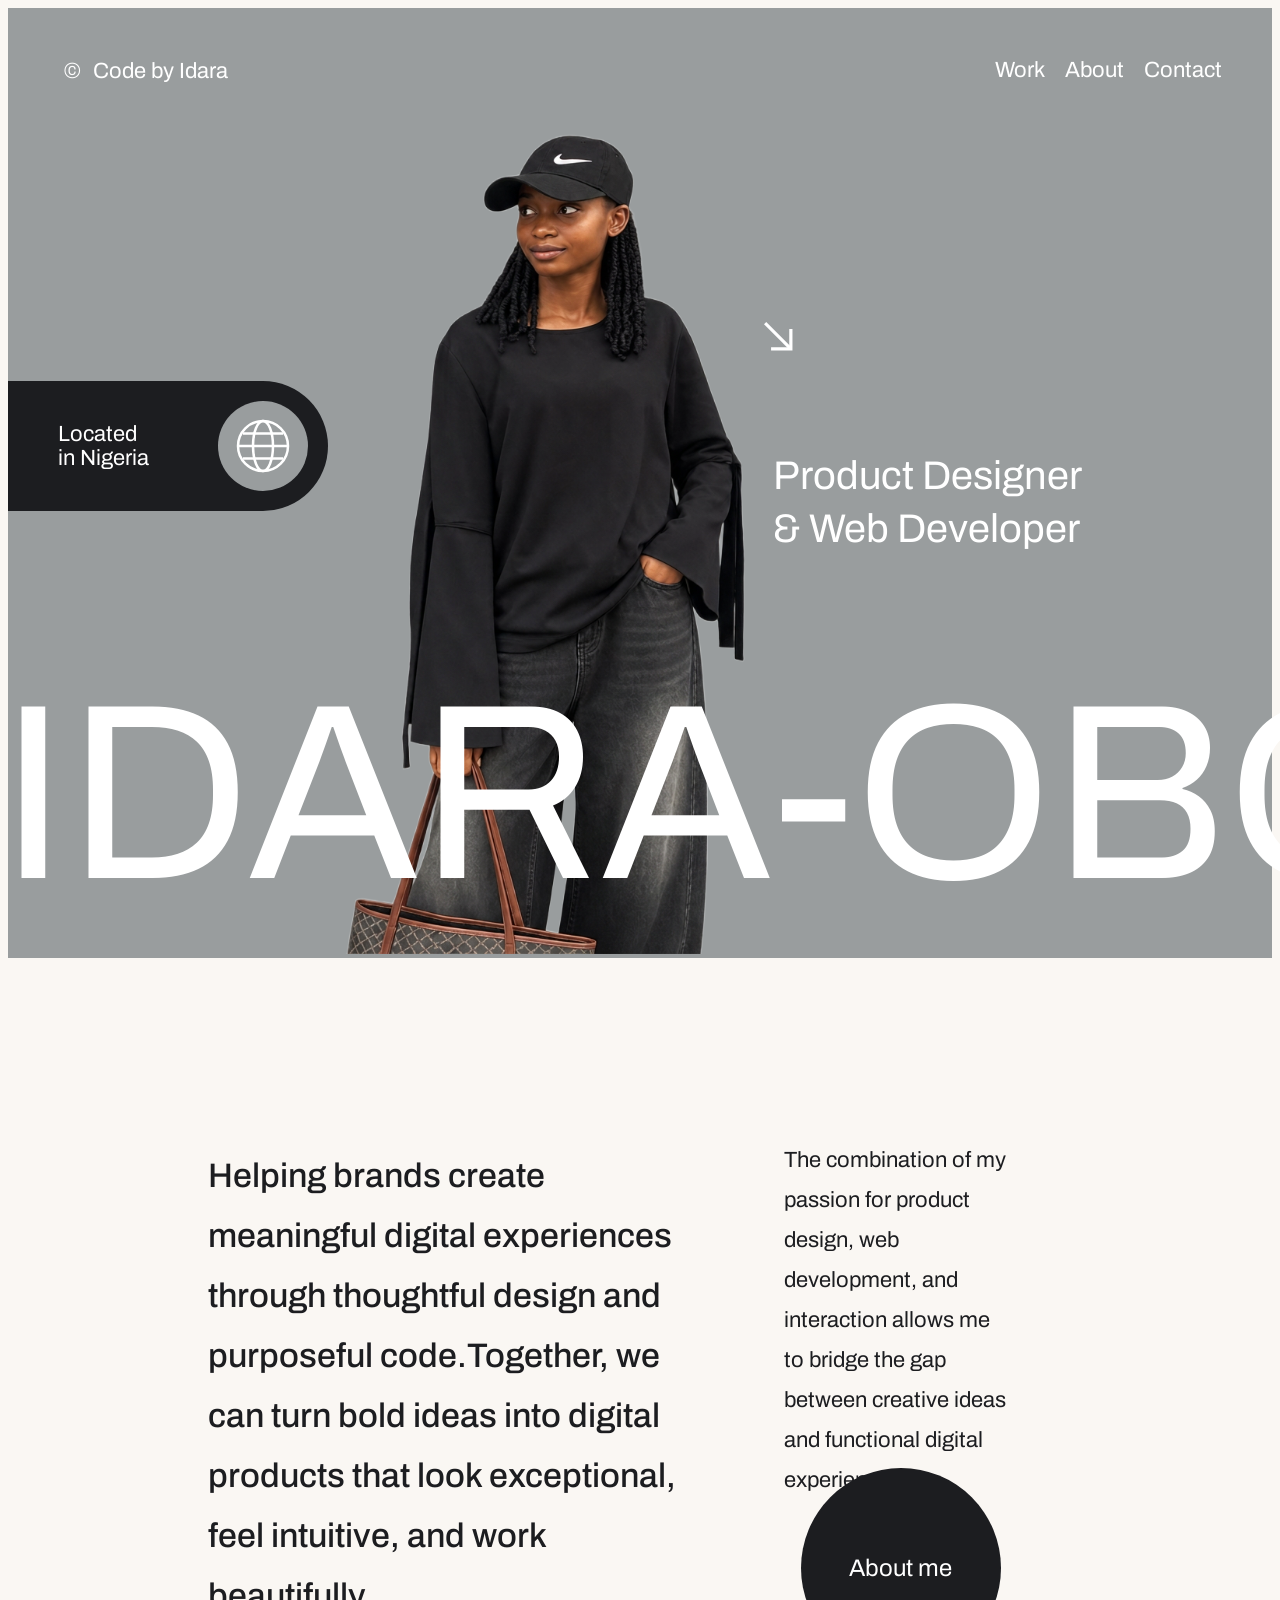
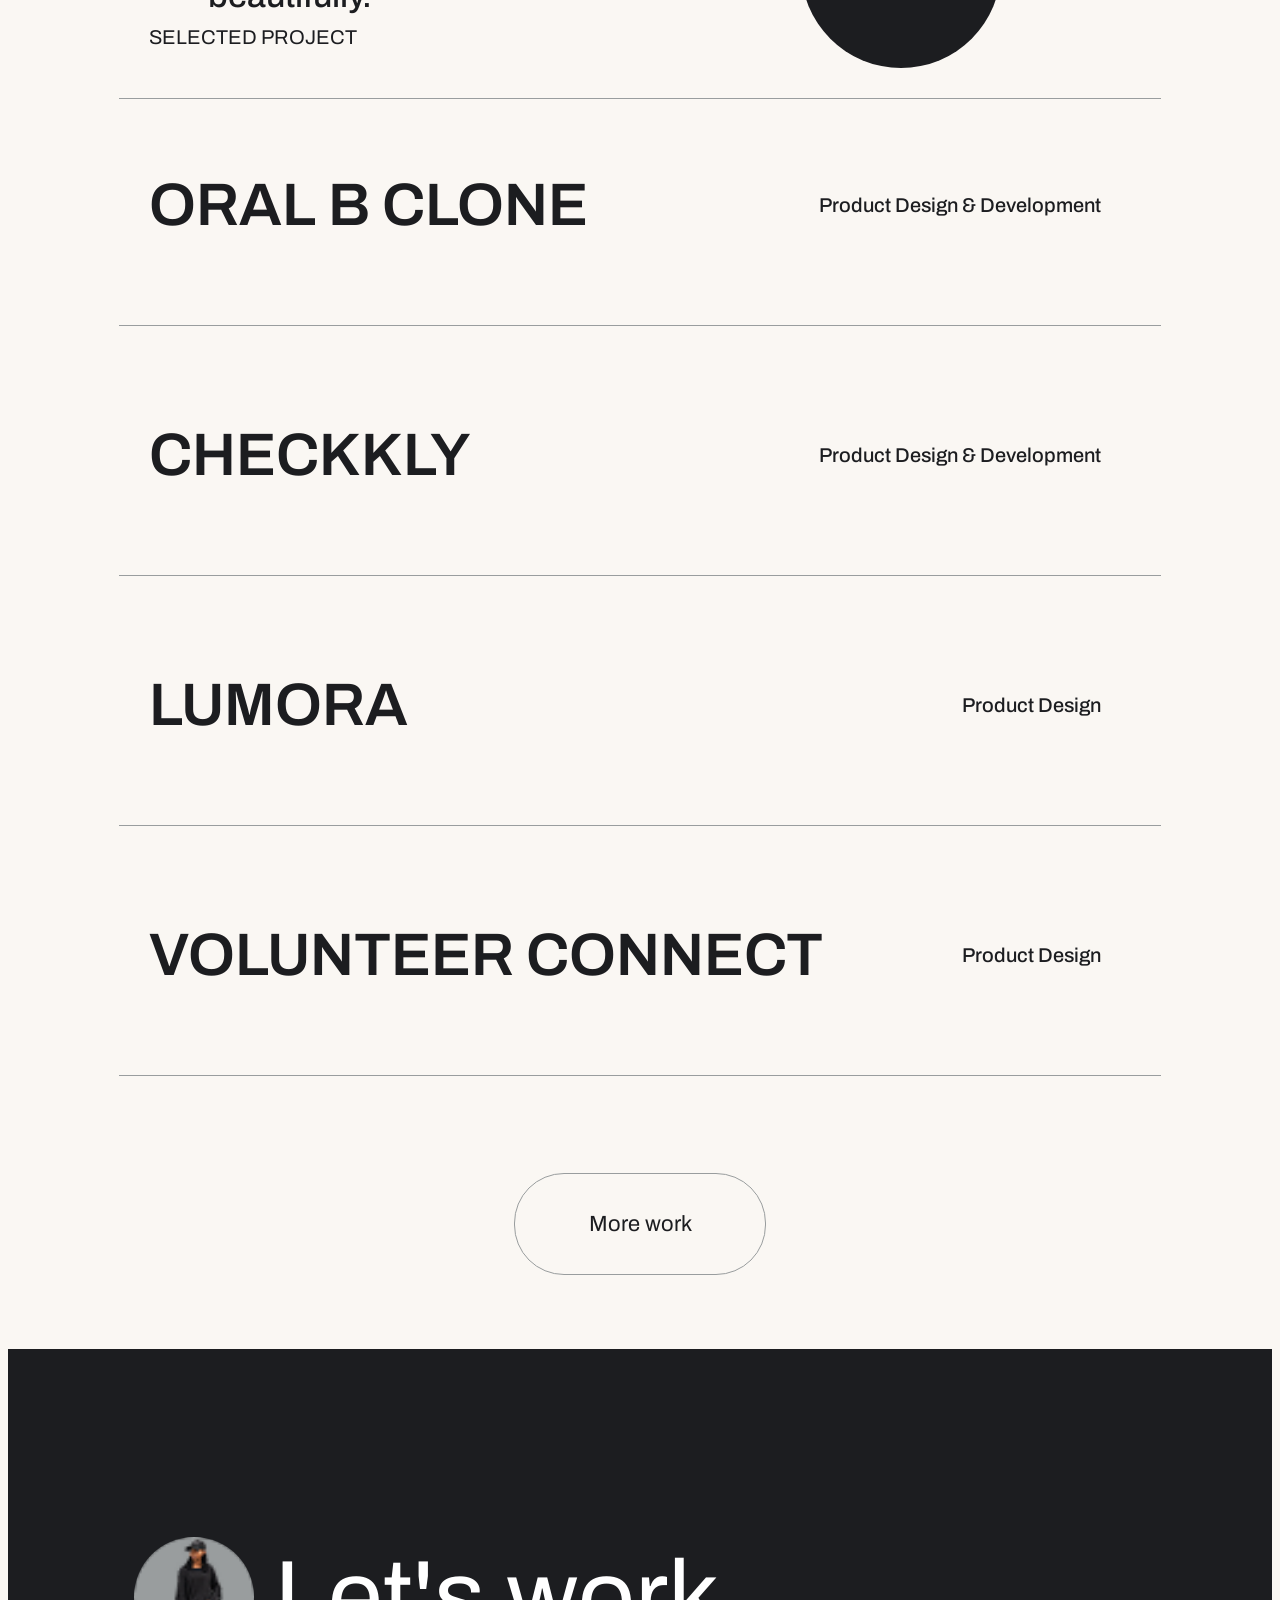
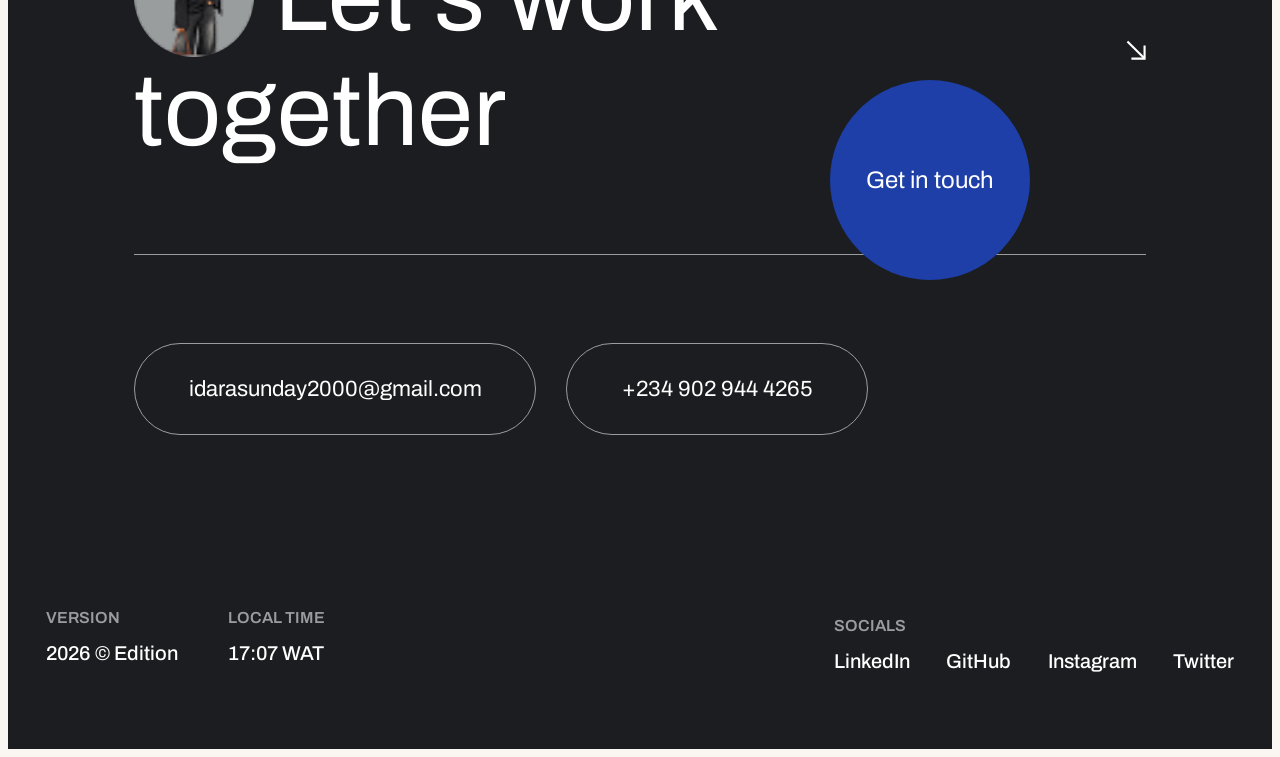
==== index.html @ 50de42c2 "first commit" ====
<!DOCTYPE html>
<html lang="en">

<head>
    <meta charset="UTF-8">
    <meta name="viewport" content="width=device-width, initial-scale=1.0">
    <title>Idara-obong</title>
    <link rel="stylesheet" href="/Portfolio.css">
    <link rel="shortcut icon" href="/Images/Frame 67.png" type="image/x-icon">
</head>

<body>

    <!-- beginning of nav bar -->

    <section class="herosection">
        <nav>
            <div class="navstart">
                <div class="btngroup1">
                    <button class="creditbtn">
                        <span class="copyrightsymbol">©</span>

                        <span class="credittext">
                            <span class="creditdefault">Code by Idara</span>
                            <span class="credithover">Idara-obong Ekanem</span>
                        </span>
                    </button>
                </div>
                <div class="btngroup2">
                    <div class="workbtn">
                        <a href="/Work.html">Work</a>
                    </div>
                    <div class="aboutbtn">
                        <a href="/Aboutpage.html">About</a>
                    </div>
                    <div class="contactbtn">
                        <a href="/Contact.html">Contact</a>
                    </div>
                </div>
            </div>
        </nav>
    

        <!-- beginning of hero section  -->
        <div class="heromain">
            <div class="globemain">
                <p>Located in Nigeria</p>
                <div class="globe">
                    <svg width="60" height="60" viewBox="0 0 24 24" fill="none" stroke="white" stroke-width="1"
                        class="globerotate" data-tsd-source="/src/routes/index.tsx:121:5">
                        <circle cx="12" cy="12" r="10" data-tsd-source="/src/routes/index.tsx:122:7"></circle>
                        <ellipse cx="12" cy="12" rx="4" ry="10" data-tsd-source="/src/routes/index.tsx:123:7"></ellipse>
                        <path d="M2 12h20M4 7h16M4 17h16" data-tsd-source="/src/routes/index.tsx:124:7"></path>
                    </svg>
                </div>
            </div>

            <div>
                <img src="/Images/portrait.png" alt="">
            </div>
            <div class="arrowmain">
                <div>
                    <svg width="30px" height="30px" viewBox="0 0 14 14" version="1.1"
                        xmlns="http://www.w3.org/2000/svg" xmlns:xlink="http://www.w3.org/1999/xlink">
                        <title>arrow-up-right</title>
                        <g id="Page-1" stroke="none" stroke-width="1" fill="none" fill-rule="evenodd">
                            <g id="Artboard" transform="translate(-1019.000000, -279.000000)" stroke="#FFFFFF"
                                stroke-width="1.5">
                                <g id="arrow-up-right"
                                    transform="translate(1026.000000, 286.000000) rotate(90.000000) translate(-1026.000000, -286.000000) translate(1020.000000, 280.000000)">
                                    <polyline id="Path" points="2.76923077 0 12 0 12 9.23076923"></polyline>
                                    <line x1="12" y1="0" x2="0" y2="12" id="Path"></line>
                                </g>
                            </g>
                        </g>
                    </svg>
                </div>
                <div class="arrowtxt">
                    <h4>Product Designer</h4>
                    <h4>& Web Developer</h4>
                </div>
            </div>

        </div>

        <!-- ENDLESS SCROLLING -->
        <div class="endlessname">
            <div class="endlessname1">
                <h1>IDARA-OBONG EKANEM —</h1>
                <h1>IDARA-OBONG EKANEM —</h1>
            </div>
        </div>
    </section>

    <!-- work section  -->
    <section class="worksection">
        <div class="work1">
            <div class="wk1">
                <h2>Helping brands create meaningful digital experiences through thoughtful design and purposeful
                    code.Together, we can turn bold ideas into digital products that look exceptional, feel intuitive,
                    and work beautifully.</h2>
            </div>
            <div class="wk2">
                <p>The combination of my passion for product design, web development, and interaction allows me to
                    bridge the gap between creative ideas and functional digital experiences.</p>
            </div>
        </div>

        <!-- selected work section  -->

        <div class="selectmain">

            <div class="select">
                <div class="select1">
                    <p>SELECTED PROJECT</p>
                </div>

                <!-- about button  -->

                <div class="about">
                    <a href="/Aboutpage.html">About me</a>
                </div>
            </div>
        </div>

        <!-- oral b project -->

        <div class="oralmain">

            <!-- Oral b hover preview -->
            <div class="oralbpreview">

                <!-- oralb project image -->
                <img src="/Images/Checkly main.png" alt="oral b img">

                <!-- blue view circle -->
                <div class="oralbview">
                    <p>View</p>
                </div>

            </div>
            <!-- end of oral b hover preview -->

            <div class="oral1">
                <div class="oral2">
                    <p>ORAL B CLONE</p>
                </div>

                <!-- about button  -->

                <div class="oralb">
                    <p>Product Design & Development</p>
                </div>
            </div>
        </div>

        <!-- Checkly project -->

        <div class="Checklymain">

            <!-- checkkly hover preview -->
            <div class="Checkklypreview">

                <!-- checkkly project image -->
                <img src="/Images/Checkly main.png" alt="Checkkly img">

                <!-- blue view circle -->
                <div class="Checkklyview">
                    <p>View</p>
                </div>

            </div>
            <!-- end of checkkly hover preview -->

            <!-- beginning of checkkly project row -->


            <div class="Checkly1">

                <!-- project name -->

                <div class="Checkly2">
                    <p>CHECKKLY</p>
                </div>

                <!-- project category  -->

                <div class="Checkly">
                    <p>Product Design & Development</p>
                </div>
            </div>
        </div>

        <!-- end of checkkly project row -->


        <!-- LUMORA project -->

        <div class="lumoramain">

            <!-- lumora hover preview -->
            <div class="lumorapreview">

                <!-- lumora project image -->
                <img src="/Images/Checkly main.png" alt="lumora img">

                <!-- blue view circle -->
                <div class="lumoraview">
                    <p>View</p>
                </div>

            </div>
            <!-- end of lumora hover preview -->


            <div class="lumora1">
                <div class="lumora2">
                    <p>LUMORA</p>
                </div>

                <!-- txt  -->

                <div class="lumora">
                    <p>Product Design</p>
                </div>
            </div>
        </div>

        <!-- volunteer connect project -->

        <div class="volunteermain">

            <!-- volunteer connect hover preview -->
            <div class="volunteerpreview">

                <!-- volunteer project image -->
                <img src="/Images/Checkly main.png" alt="volunteer img">

                <!-- blue view circle -->
                <div class="volunteerview">
                    <p>View</p>
                </div>

            </div>
            <!-- end of volunteer hover preview -->

            <div class="volunteer1">
                <div class="volunteer2">
                    <p>VOLUNTEER CONNECT</p>
                </div>

                <!-- txt  -->

                <div class="volunteer">
                    <p>Product Design</p>
                </div>
            </div>
        </div>

        <div class="more">
            <a href="/Work.html">More work</a>
        </div>
    </section>

    <!-- footer section  -->

    <footer class="footermain">
        <div class="footer">
            <div class="footer1">
                <div class="footer2">
                    <img src="/Images/Frame 67.png" alt="">
                    <h2>Let's work</h2>
                </div>
                <div class="footer3">
                    <h2>together</h2>
                </div>
            </div>
            <div>
                <svg width="20px" height="20px" viewBox="0 0 14 14" version="1.1" xmlns="http://www.w3.org/2000/svg"
                    xmlns:xlink="http://www.w3.org/1999/xlink">
                    <title>arrow-up-right</title>
                    <g id="Page-1" stroke="none" stroke-width="1" fill="none" fill-rule="evenodd">
                        <g id="Artboard" transform="translate(-1019.000000, -279.000000)" stroke="#FFFFFF"
                            stroke-width="1.5">
                            <g id="arrow-up-right"
                                transform="translate(1026.000000, 286.000000) rotate(90.000000) translate(-1026.000000, -286.000000) translate(1020.000000, 280.000000)">
                                <polyline id="Path" points="2.76923077 0 12 0 12 9.23076923"></polyline>
                                <line x1="12" y1="0" x2="0" y2="12" id="Path"></line>
                            </g>
                        </g>
                    </g>
                </svg>
            </div>
        </div>

        <div class="getintouch">
            <a href="/Contact.html">Get in touch</a>
        </div>



        <div class="btnmain">
            <a href="mailto:idarasunday2000@gmail.com">idarasunday2000@gmail.com</a>
            
            <a href="tel:+2349029444265">+234 902 944 4265</a>
        </div>

        <div class="socials">
            <div class="socials1">
                <div>
                    <div>
                        <p>VERSION</p>
                        <h2>2026 © Edition</h2>
                    </div>
                </div>
                <div>
                    <p>LOCAL TIME</p>
                    <h2>17:07 WAT</h2>
                </div>
            </div>

            <div>
                <div class="socialsmain">
                    <p>SOCIALS</p>
                </div>
                <div class="socialsbtn">
                    <a href="https://www.linkedin.com/in/idara-obongekanem" target="_blank">LinkedIn</a>
                    <a href="https://github.com/idaraobongekanem" target="_blank">GitHub</a>
                    <a href="https://www.instagram.com/uiux_by_idaraobong?mdxt=Mmx4ODV2dGVteGZk" target="_blank">Instagram</a>
                    <a href="https://x.com/Aiidee_Aiidee" target="_blank">Twitter</a>
                </div>
            </div>

        </div>


    </footer>






    </section>
</body>

</html>
---- Portfolio.css ----
@font-face {
    font-family: "Archivo";
    src: url("./Fonts/Archivo-Regular.ttf") format("truetype");
    font-weight: 400;
    font-style: normal;
}
@font-face {
    font-family: "Archivo";
    src: url("./Fonts/Archivo-Medium.ttf") format("truetype");
    font-weight: 500;
    font-style: normal;
}
@font-face {
    font-family: "Archivo";
    src: url("./Fonts/Archivo-SemiBold.ttf") format("truetype");
    font-weight: 600;
    font-style: normal;
}
@font-face {
    font-family: "Archivo";
    src: url("./Fonts/Archivo-Bold.ttf") format("truetype");
    font-weight: 900;
    font-style: normal;
}

body{
    background-color: #FAF7F3;
    font-family: "Archivo", sans-serif;
    /* font-weight: 900; */
    overflow-x: hidden;
}

/* Beginning of Nav Bar  */


.herosection{
    background-color: #999D9E;
    height: 950px;
}
.navstart{
    display: flex;
    justify-content: space-between;
    padding: 50px;
}
.btngroup2{
    display: flex;
    justify-content: space-between;
    gap: 20px;
}


/* COPYRIGHT FLIP ANIMATION */

.btngroup1 .creditbtn {
    display: flex;
    align-items: center;
    gap: 8px;
    background-color: transparent;
    border: none;
    color: white;
    font-family: "Archivo", sans-serif;
    font-size: 22px;
    cursor: pointer;
    
}

/* COPYRIGHT SYMBOL */

.copyrightsymbol {
    display: inline-block;
    flex-shrink: 0;
    transform: rotate(0deg);
    transition: transform 0.7s ease;
    transform-origin: center;
    margin-right: 0;
}

/* TEXT ANIMATION CONTAINER */

.credittext {
    display: grid;
    grid-template-areas: "text";
    overflow: hidden;
}

/* BOTH TEXT LABELS OCCUPY THE SAME SPACE */

.credittext span {
    grid-area: text;
    /* white-space: nowrap; */
    transition: transform 0.6s cubic-bezier(0.76, 0, 0.24, 1);
}

/* DEFAULT TEXT */

.creditdefault {
    transform: translateX(0);
    margin-left: -60px;
}

/* HIDDEN NAME STARTS FROM THE RIGHT */

.credithover {
    transform: translateX(100%);
}

/* HOVER: ROTATE COPYRIGHT SYMBOL 360 DEGREES */

.creditbtn:hover .copyrightsymbol {
    transform: rotate(360deg);
}

/* ORIGINAL TEXT SLIDES OUT TO THE LEFT */

.creditbtn:hover .creditdefault {
    transform: translateX(-100%);
}

/* NAME SLIDES IN FROM THE RIGHT */

.creditbtn:hover .credithover {
    transform: translateX(0);
}



/* Small circle under each navigation item */

.workbtn a,
.aboutbtn a,
.contactbtn a{
    position: relative;
    background-color: transparent;
    border: none;
    font-size: 22px;
    /* font-weight: 600; */
    color: white;
    text-decoration:none ;
    /* gap: 100px; */
}

.workbtn a::after,
.aboutbtn a::after,
.contactbtn a::after{
    content: "";
    position: absolute;
    width: 10px;
    height: 10px;
    background-color: #1c1d20;
    border-radius: 50%;
    left: 50%;
    bottom: -20px;
    transform: translateX(-50%) scale(0);
    transition: transform 0.3s ease;
}

 

/* Show the dot on hover */

.workbtn a:hover::after,
.aboutbtn a:hover::after,
.contactbtn a:hover::after {
    transform: translateX(-50%) scale(1);
}

    /* <!-- beginning of hero section  --> */
.globe{
    background-color: #999D9E;
    width: 90px;
    height: 90px;
    display: flex;
    justify-content: center;
    align-items: center;
    border-radius: 50px;
}
.globemain p{
    font-size: 22px;
    color: white;
    width: 100px;
}
.globemain{
    background-color: #1c1d20;
    display: flex;
    justify-content: space-between;
    align-items: center;
    width: 250px;
    padding: 0 20px 0 50px;
    height: 130px;
    margin-bottom: 200px;
    border-radius: 0 200px 200px 0;
}

/* 3D GLOBE ROTATION */

.globerotate {
    display: block;
    animation: globeSpin 8s linear infinite;
    transform-origin: center;
}

@keyframes globeSpin {
    from {
        transform: rotate(0deg);
    }

    to {
        transform: rotate(360deg);
    }
}

.heromain{
    display: flex;
    justify-content: space-between;
    align-items: center;
}
.heromain img{
    width: 400px;
    height: 820px;
}
.arrowmain{
    /* background-color: red; */
    height: 200px;
    padding-right: 180px;
    margin-bottom: 250px;
}
.arrowtxt{
    /* background-color: aqua; */
    margin-top: 100px;
}
.arrowtxt h4{
    font-size: 40px;
    color: white;
    font-weight: 100;
    margin: 10px;
}

/* ENDLESS SCROLLING NAME */

.endlessname{
    position: absolute;
    top: 450px;
    left: 0;
    width: 100%;
    overflow: hidden;
    white-space: nowrap;
    z-index: 1;
    pointer-events: none;
}
.endlessname1{
    display: flex;
    width: max-content;
    animation: endlessscroll 20s linear infinite;
    will-change: transform;
}
.endlessname1 h1{
    /* flex-shrink: 0; */
    font-size: 250px;
    font-weight: 400;
    color: white;
    /* margin: 0 0 0 30px; */
    margin-bottom: 200px;
}

/* INFINITE ANIMATION */

@keyframes endlessscroll{
    from {
        transform: translateX(0);
    }

    to {
        transform: translateX(-50%);
    }
}

/* beginning of work section  */
.work1{
    display: flex;
    height: 300px;
    justify-content: center;
    /* align-items: center; */
    /* background-color: yellowgreen; */
    padding: 160px 200px 50px 200px;
}
.wk1{
    /* background-color: aqua; */
    width: 80%;
}
.wk2{
    /* background-color: royalblue; */
    width: 40%;
}
.wk1 h2{
    font-size: 34px;
    width: 84%;
    font-weight: 500;
    line-height: 60px;
    color: #1c1d20;
}
.wk2 p{
    font-size: 22px;
    width: 80%;
    font-weight: 100;
    /* font-weight: 500; */
    line-height: 40px;
    color: #1c1d20;
}

/* selected work section  */
.selectmain{
    /* background-color: #1c1d20; */
    display: flex;
    justify-content: center;
    align-items: center;
}
.select{
    /* background-color: aquamarine; */
    width: 80%;
    display: flex;
    justify-content: space-between;
    align-items: end;
    color: #1c1d20;
    padding: 0 0 30px 30px;
    border-bottom: 0.5px solid #999D9E;
}
.select1 p{
    font-size: 20px;
    color: #1c1d20;
}
.about{
    background-color: #1c1d20;
    color: white;
    width: 200px;
    height: 200px;
    border-radius: 100%;
    display: flex;
    justify-content: center;
    align-items: center;
    margin-right: 160px;
    cursor: pointer;
}.about a{
    font-size: 24px;
    color: white;
    text-decoration: none;
}

/* oral b project */
.oralmain{
    /* background-color: red; */
    display: flex;
    justify-content: center;
    align-self: center;
    width: 100%;
    height: 250px;
    position: relative;
}
/* oralb hover preview */
.oralbpreview{
    position: absolute;
    top: 40%;
    left: 50%;
    width: 22%;
    height: 400px;
    padding: 40px;
    background-color: #999D9E;
    z-index: 1;
 /* hide the preview initially */
    opacity: 0;
    visibility: hidden;
    /* display: none; */

    /* Starting position */
    transform: translate(-50%, -45%) scale(0.95);
    /* Smooth animation */
    transition: opacity 0.35s ease,transform 0.35s ease, visibility 0.35s ease;
    cursor: pointer;
}
/* oralb project image  */
.oralbpreview img {
    width: 100%;
    height: 100%;
    /* display: block; */
}
/* blue view circle  */

.oralbview{
    position: absolute;
    top: 50%;
    left: 50%;
    width: 140px;
    height: 140px;
    border-radius: 50%;
    background-color: #1d3fa7;
    color: white;
    display: flex;
    justify-content: center;
    align-items: center;
    transform: translate(-50%, -50%) scale(0.8);
    opacity: 0;
    transition: transform 0.35s ease, opacity 0.35s ease;
    cursor: pointer;
}
.oralbview p{
    font-size: 24px;
    margin: 0;
}

/* Show the image preview on hover */

.oralmain:hover .oralbpreview{
    opacity: 1;
    visibility: visible;
    transform: translate(-50%, -50%) scale(1);
}

/* Show the View circle on hover */

.oralmain:hover .oralbview{
    opacity: 1;
    transform: translate(-50%, -50%) scale(1);
}
.oral1{
    /* background-color: aquamarine; */
    width: 80%;
    display: flex;
    justify-content: space-between;
    align-items: center;
    color: #1c1d20;
    padding: 0 0 30px 30px;
    border-bottom: 0.5px solid #999D9E;
    height: 180px;
    padding-top: 16px;
}
.oral2 p{
    font-size: 60px;
    font-weight: 600;
}
.oralb{
    font-size: 20px;
    font-weight: 500;
}
.oralb{
    margin-right: 60px;
}

/* Checkkly project */
.Checklymain{
    /* background-color: red; */
    display: flex;
    justify-content: center;
    align-self: center;
    width: 100%;
    height: 250px;
    position: relative;
}

/* checkkly hover preview */
.Checkklypreview{
    position: absolute;
    top: 40%;
    left: 50%;
    width: 22%;
    height: 400px;
    padding: 40px;
    background-color: #999D9E;
    z-index: 1;

 /* hide the preview initially */

    opacity: 0;
    visibility: hidden;


    /* Starting position */
    transform: translate(-50%, -45%) scale(0.95);

    /* Smooth animation */
    transition: opacity 0.35s ease, transform 0.35s ease, visibility 0.35s ease;
    cursor: pointer;
}

/* checkkly project image  */
.Checkklypreview img {
    width: 100%;
    height: 100%;
}
/* blue view circle  */

.Checkklyview{
    position: absolute;
    top: 50%;
    left: 50%;
    width: 140px;
    height: 140px;
    border-radius: 50%;
    background-color: #1d3fa7;
    color: white;
    display: flex;
    justify-content: center;
    align-items: center;
    transform: translate(-50%, -50%) scale(0.8);
    transition: transform 0.35s ease, opacity 0.35s ease;
    cursor: pointer;
    opacity: 0;
}
.Checkklyview p{
    font-size: 24px;
    margin: 0;
}

/* Show the image preview on hover */

.Checklymain:hover .Checkklypreview{
    opacity: 1;
    visibility: visible;
    transform: translate(-50%, -50%) scale(1);
}

/* Show the View circle on hover */

.Checklymain:hover .Checkklyview{
    opacity: 1;
    transform: translate(-50%, -50%) scale(1);
}

/* beginning of checkkly project row */

.Checkly1{
    /* background-color: aquamarine; */
    width: 80%;
    display: flex;
    justify-content: space-between;
    align-items: center;
    color: #1c1d20;
    padding: 0 0 30px 30px;
    border-bottom: 0.5px solid #999D9E;
    height: 180px;
    padding-top: 16px;
}
.Checkly2 p{
    font-size: 60px;
    font-weight: 600;
}
.Checkly{
    font-size: 20px;
    font-weight: 500;
}
.Checkly{
    margin-right: 60px;
}

/* lumora project */
.lumoramain{
    /* background-color: red; */
    display: flex;
    justify-content: center;
    align-self: center;
    width: 100%;
    height: 250px;
    position: relative;
}
/* lumora hover preview */
.lumorapreview{
    position: absolute;
    top: 40%;
    left: 50%;
    width: 22%;
    height: 400px;
    padding: 40px;
    background-color: #999D9E;
    z-index: 1;
 /* hide the preview initially */
    opacity: 0;
    visibility: hidden;
    /* Starting position */
    transform: translate(-50%, -45%) scale(0.95);
    /* Smooth animation */
    transition: opacity 0.35s ease,transform 0.35s ease, visibility 0.35s ease;
    cursor: pointer;
}

/* lumora project image  */
.lumorapreview img {
    width: 100%;
    height: 100%;
    /* display: block; */
}
/* blue view circle  */

.lumoraview{
    position: absolute;
    top: 50%;
    left: 50%;
    width: 140px;
    height: 140px;
    border-radius: 50%;
    background-color: #1d3fa7;
    color: white;
    display: flex;
    justify-content: center;
    align-items: center;
    transform: translate(-50%, -50%) scale(0.8);
    opacity: 0;
    transition: transform 0.35s ease, opacity 0.35s ease;
    cursor: pointer;
}
.lumoraview p{
    font-size: 24px;
    margin: 0;
}

/* Show the image preview on hover */

.lumoramain:hover .lumorapreview{
    opacity: 1;
    visibility: visible;
    transform: translate(-50%, -50%) scale(1);
}

/* Show the View circle on hover */

.lumoramain:hover .lumoraview{
    opacity: 1;
    transform: translate(-50%, -50%) scale(1);
}
.lumora1{
    /* background-color: aquamarine; */
    width: 80%;
    display: flex;
    justify-content: space-between;
    align-items: center;
    color: #1c1d20;
    padding: 0 0 30px 30px;
    border-bottom: 0.5px solid #999D9E;
    height: 180px;
    padding-top: 16px;
}
.lumora2 p{
    font-size: 60px;
    font-weight: 600;
}
.lumora{
    font-size: 20px;
    font-weight: 500;
}
.lumora{
    margin-right: 60px;
}

/* Volunteer connect project */
.volunteermain{
    /* background-color: red; */
    display: flex;
    justify-content: center;
    align-self: center;
    width: 100%;
    height: 250px;
    position: relative;
}

/* volunteer hover preview */
.volunteerpreview{
    position: absolute;
    top: 40%;
    left: 50%;
    width: 22%;
    height: 400px;
    padding: 40px;
    background-color: #999D9E;
    z-index: 1;
 /* hide the preview initially */
    opacity: 0;
    visibility: hidden;
    /* Starting position */
    transform: translate(-50%, -45%) scale(0.95);
    /* Smooth animation */
    transition: opacity 0.35s ease,transform 0.35s ease, visibility 0.35s ease;
    cursor: pointer;
}

/* volunteer project image  */
.volunteerpreview img {
    width: 100%;
    height: 100%;
    /* display: block; */
}
/* blue view circle  */

.volunteerview{
    position: absolute;
    top: 50%;
    left: 50%;
    width: 140px;
    height: 140px;
    border-radius: 50%;
    background-color: #1d3fa7;
    color: white;
    display: flex;
    justify-content: center;
    align-items: center;
    transform: translate(-50%, -50%) scale(0.8);
    opacity: 0;
    transition: transform 0.35s ease, opacity 0.35s ease;
    cursor: pointer;
}
.volunteerview p{
    font-size: 24px;
    margin: 0;
}

/* Show the image preview on hover */

.volunteermain:hover .volunteerpreview{
    opacity: 1;
    visibility: visible;
    transform: translate(-50%, -50%) scale(1);
}

/* Show the View circle on hover */

.volunteermain:hover .volunteerview{
    opacity: 1;
    transform: translate(-50%, -50%) scale(1);
}
.volunteer1{
    /* background-color: aquamarine; */
    width: 80%;
    display: flex;
    justify-content: space-between;
    align-items: center;
    color: #1c1d20;
    padding: 0 0 30px 30px;
    border-bottom: 0.5px solid #999D9E;
    height: 180px;
    padding-top: 16px;
}
.volunteer2 p{
    font-size: 60px;
    font-weight: 600;
}
.volunteer{
    font-size: 20px;
    font-weight: 500;
}
.volunteer{
    margin-right: 60px;
}

/* more button  */
.more{
    display: flex;
    justify-content: center;
    align-items: center;
    height: 250px;
    width: 100%;
    /* background-color: aqua; */
}
.more a{
    width: 250px;
    height: 100px;
    border: 1px solid #999D9E;
    background-color: transparent;
    border-radius: 50px;
    font-size: 22px;
    display: flex;
    justify-content: center;
    align-items: center;
    color: #1c1d20;
    text-decoration: none;
}
/* .worksection{
    background-color: blueviolet;
    width: 100%;
    height: 100%;
    border-radius: 0 0 30% 20%;
} */

/* footer section  */
.footermain{
    background-color: #1c1d20;
    display: flex;
    flex-direction: column;
    align-items: center;
    width: 100%;
    height: 1000px;
}
.footer{
    /* background-color: #999D9E; */
    display: flex;
    justify-content: space-between;
    align-items: center;
    width: 80%;
    height: 450px;
    border-bottom: 1px solid #999D9E;
    margin-top: 100px;
    position: relative;
}
.footer2{
    display: flex;
    /* background-color: #999D9E; */
    justify-content: center;
    align-items: center;
    gap: 20px;
}
.footer2 img{
    width: 120px;
    height: 120px;
    border-radius: 100px;
}
.footer2 h2{
    font-size: 100px;
    font-weight: 400;
    margin: 0;
    color: white;
}
.footer3 h2{
    font-size: 100px;
    font-weight: 400;
    margin: 0;
    color: white;
}
.btnmain{
    /* background-color: yellowgreen; */
    width: 80%;
    height: 30%;
    display: flex;
    /* justify-content: center; */
    align-items: center;
    gap: 30px;
}
.btnmain a:nth-child(1){
    width: 400px;
    height: 90px;
    border-radius: 100px;
    border: 1px solid #999D9E;
    background-color: transparent;
    font-size: 22px;
    color: white;
    display: flex;
    justify-content: center;
    align-items: center;
    text-decoration: none;
}
.btnmain a:nth-child(2){
    width: 300px;
    height: 90px;
    border-radius: 100px;
    border: 1px solid #999D9E;
    background-color: transparent;
    font-size: 22px;
    color: white;
    display: flex;
    justify-content: center;
    align-items: center;
    text-decoration: none;
}

.socials{
    display: flex;
    justify-content: space-between;
    align-items: center;
    /* background-color: aqua; */
    width: 94%;
    height: 250px;
}
.socials1{
    display: flex;
    justify-content: center;
    align-items: center;
    gap: 50px;
}
.socials1 p{
    font-size: 16px;
    font-weight: 600;
    color: #999D9E;
}
.socials1 h2{
    font-size: 24px;
    font-weight: 600;
    color: white;
    /* cursor: pointer; */
}
.socialsmain p{
    font-size: 16px;
    font-weight: 600;
    color: #999D9E;
}
.socials1 h2{
    font-size: 20px;
    font-weight: 500;
    color: white;
    /* cursor: pointer; */
}
.socialsbtn{
    /* gap: 1120px; */
    /* background-color: #1d3fa7; */
    display: flex;
    justify-content: space-between;
    width: 400px;
}
.socialsbtn a{
    background-color: transparent;
    color: white;
    font-size: 20px;
    font-weight: 500;
    border: none;
    /* gap: 100px; */
    text-decoration: none;
}
.getintouch{
    background-color: #1d3fa7;
    color: white;
    width: 200px;
    height: 200px;
    border-radius: 80%;
    display: flex;
    justify-content: center;
    align-items: center;
    margin-right: 160px;
    cursor: pointer;
    position: absolute;
    bottom: -2580px;
    right: 90px;
    z-index: 1;
}
.getintouch a{
    font-size: 24px;
    color: white;
    text-decoration: none;
}

/* Mobile responsiveness */

/* moile nav bar */

@media (max-width: 768px){
    .navstart{
        /* background-color: #1d3fa7; */
        padding: 24px;
    }

    .btngroup1 .creditbtn{
        /* background-color: red; */
        font-size: 16px;
    }

    .creditdefault{
        margin-left: -0;
        /* background-color: aqua; */
    }

    .btngroup2{
        gap: 0;
    }

    .btngroup2 > div{
        display: none;
    }

    .btngroup2::before{
        content: "• Menu";
        display: block;
        color: white;
        font-size: 16px;
        cursor: pointer;
    }

    /* hero section  */
    .herosection{
        /* background-color: aqua; */
        height: 680px;
        /* position: relative; */
    }
    .heromain{
        /* background-color: #1d3fa7; */
        position: relative;
        display: flex;
        flex-direction: column;
        width: 100%;
        height: 91%;
    }
    .heromain img{
        position: absolute;
        top: 0;
        right: 0;
        bottom: 0;
        left: 0;
        width: 90%;
        height: 99%;
        z-index: 0;
    }
    .globemain{
        position: absolute;
        top: 0;
        left: 0;
        z-index: 2;
        width: 190px;
        height: 90px;
        /* padding: 0 14px 0 20px; */
        /* margin: 0; */
        /* border-radius: 0 100px 100px 0; */
        background-color: transparent;
    }
    .globemain p{
        display: none;
    }
    .globe{
        background-color: transparent;
        margin-top: 1040px;
        margin-left: 250px;
    }
    .globe svg{
        width: 46px;
        height: 42px;
    }
    .arrowmain{
        position: absolute;
        bottom: 35px;
        left: 16px;
        z-index: 1;
        height: 120px;
        padding: 0;
        margin: 0;
        /* background-color: #1c1d20; */
        /* display: flex;
        justify-content: center;
        align-items: center; */
    }
    .arrowmain svg{
        width: 24px;
        height: 24px;
    }
    .arrowtxt {
        margin-top: 40px;
    }
    .arrowtxt h4{
        font-size:22px;
        margin: 4px 0;
        font-weight: 600;
    }
    .arrowtxt{
        margin-bottom: 100px;
        /* background-color: blueviolet; */
    }
    .endlessname {
        bottom: 120px;
        z-index: 1;
    }

    .endlessname1 h1 {
        font-size: 120px;
        /* font-weight: 400; */
    }
    

    /* work section mobile  */

    .work1{
        display: flex;
        flex-direction: column;
        height: auto;
        padding: 70px 24px 60px;
        position: relative;
    }
    .wk1{
        width: 100%;
    }
    .wk1 h2{
        width: 100%;
        font-size: 20px;
        font-weight: 400;
        line-height: 1.5;
        /* margin: 0; */
    }
    .wk2{
        width: 100%;
    }
    .wk2 p{
        width: 80%;
        font-size: 16px;
        font-weight: 100;
        line-height: 1.4;
    }
    .about{
        position: absolute;
        width: 120px;
        height: 120px;
        display: flex;
        justify-content: center;
        text-align: center;
        top: 1120px;
        left: 240px;
    }
    .about a{
        font-size: 16px;
    }
    
    .select1 p {
        display: none;
    }
    .select{
        border-bottom: none;
    }

    /* projects section mob view  */
    .oralmain,
    .Checklymain,
    .lumoramain,
    .volunteermain{
        height: auto;
        display: block;
        position: relative;
        /* margin: 0 24px; */
        width: 359px;
    }

    /* project rows  */
    .oral1,
    .Checkly1,
    .lumora1,
    .volunteer1{
        width: 100%;
        height: auto;
        /* min-height: 0; */
        /* box-sizing: border-box; */
        display: flex;
        flex-direction: column;
        align-items: flex-start;
        justify-content: center;
        gap: 8px;
        padding: 24px 0;
        border-bottom: 0.5px solid #999D9E;
    }

    .oral2 p,
    .Checkly2 p,
    .lumora2 p,
    .volunteer2 p{
        font-size: 30px;
        font-weight: 500;
        margin: 0;
    }
    .oralb,
    .Checkly,
    .lumora,
    .volunteer{
        font-size: 14px;
        /* font-weight: 400; */
        margin: 0;
    }
    .more{
        height: auto;
        padding: 55px 24px 80px;
        box-sizing: border-box;
    }

    .more a{
        width: 180px;
        height: 65px;
        font-size: 16px;
    }
    .oralbpreview,
    .Checkklypreview,
    .lumorapreview,
    .volunteerpreview{
        position: relative;
        top: auto;
        left: auto;
        width: 89%;
        height: 300px;
        padding: 20px;
        margin-top: 50px;
        background-color: #999D9E;
        display: flex;
        justify-content: center;
        align-items: center;
        z-index: 1;
        opacity: 1;
        visibility: visible;
        transform: none;
        /* Smooth animation */
        transition: none;
    }

    .oralbpreview img,
    .Checkklypreview img,
    .lumorapreview img,
    .volunteerpreview img{
        display: block;
        width: 90%;
        height: 90%;
    }
    .oralbview,
    .Checkklyview,
    .lumoraview,
    .volunteerview{
        display: none;
    }
    .oral1,
    .Checkly1,
    .lumora1,
    .volunteer1{
        position: relative;
        z-index: 2;
    }
    .footermain{
        position: relative;
        width: 311px;
        height: auto;
        padding: 60px 24px 30px;
        align-items: stretch;
    }
    .footer{
        width: 100%;
        height: auto;
        margin-top: 0;
        padding-bottom: 35px;
        display: flex;
        flex-direction: column;
        align-items: flex-start;
        justify-content: flex-start;
        gap: 0;
    }
    .footer svg{
        margin-left: 300px;
        bottom: 70px;
        position: absolute;
        width: 14px;
        height: 14px;
    }
    .footer1{
        width: 100%;
    }
    .footer2{
        display: flex;
        justify-content: flex-start;
        align-items: center;
        gap: 10px;
    }
    .footer2 img{
        width: 48px;
        height: 48px;
        border-radius: 100px;
    }
    .footer2 h2,
    .footer3 h2{
        font-size: 52px;
        font-weight: 400;
        line-height: 1.1;
    }
    .footer3 h2{
        margin-top: 5px;
    }
    .getintouch{
        position: absolute;
        top: 155px;
        right: 38px;
        bottom: auto;
        margin: 0;
        width: 120px;
        height: 120px;
        border-radius: 50%;
        z-index: 1;
    }
    .getintouch a{
        font-size: 16px;
    }
    .btnmain{
        width: 100%;
        height: auto;
        display: flex;
        flex-direction: column;
        align-items: stretch;
        gap: 12px;
        margin-top: 90px;
    }
    .btnmain a:nth-child(1),
    .btnmain a:nth-child(2){
        width: 100%;
        height: 60px;
        box-sizing: border-box;
        font-size: 14px;
        border-radius: 100px;
    }
    .socials{
        width: 100%;
        height: auto;
        margin-top: 50px;
        display: flex;
        flex-direction: column-reverse;
        align-items: flex-start;
        gap: 35px;
    }
    .socials1{
        width: 100%;
        display: flex;
        justify-content: space-between;
        align-items: flex-start;
        gap: 15px;
    }
    .socials1 p,
    .socialsmain p{
        font-size: 11px;
        margin: 0 0 12px;
    }
    .socials1 h2{
        font-size: 14px;
        margin: 0;
    }

    .socials > div:last-child{
        width: 100%;
        /* background-color: #1d3fa7; */
        border-bottom: 1px solid #999D9E;
        padding-bottom: 30px;
    }

    .socialsbtn{
        display: flex;
        flex-wrap: wrap;
        gap: 30px;
    }

    .socialsbtn button{
        font-size: 16px;
        padding: 0;
    }
    .more{
        width: 100%;
        /* background-color: aqua; */
    }
    .worksection{
        width: 359px;
    }
}
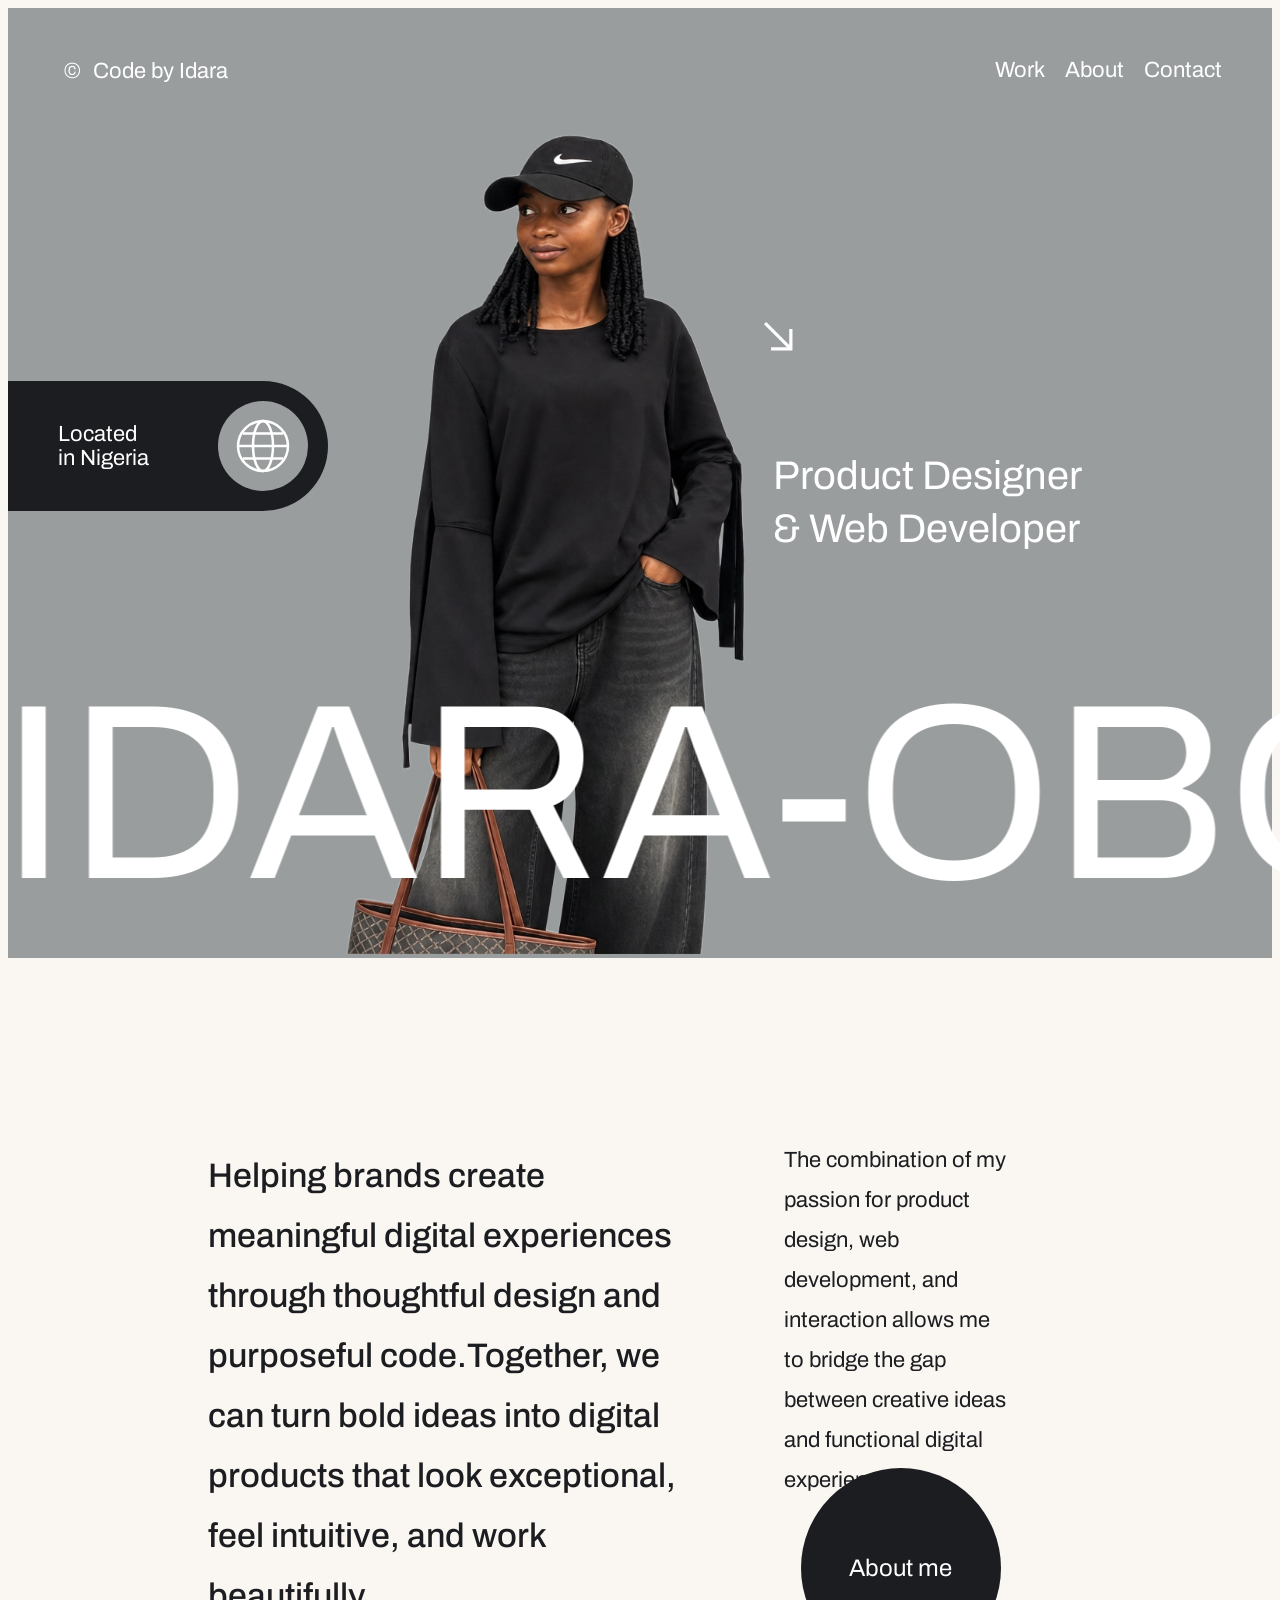
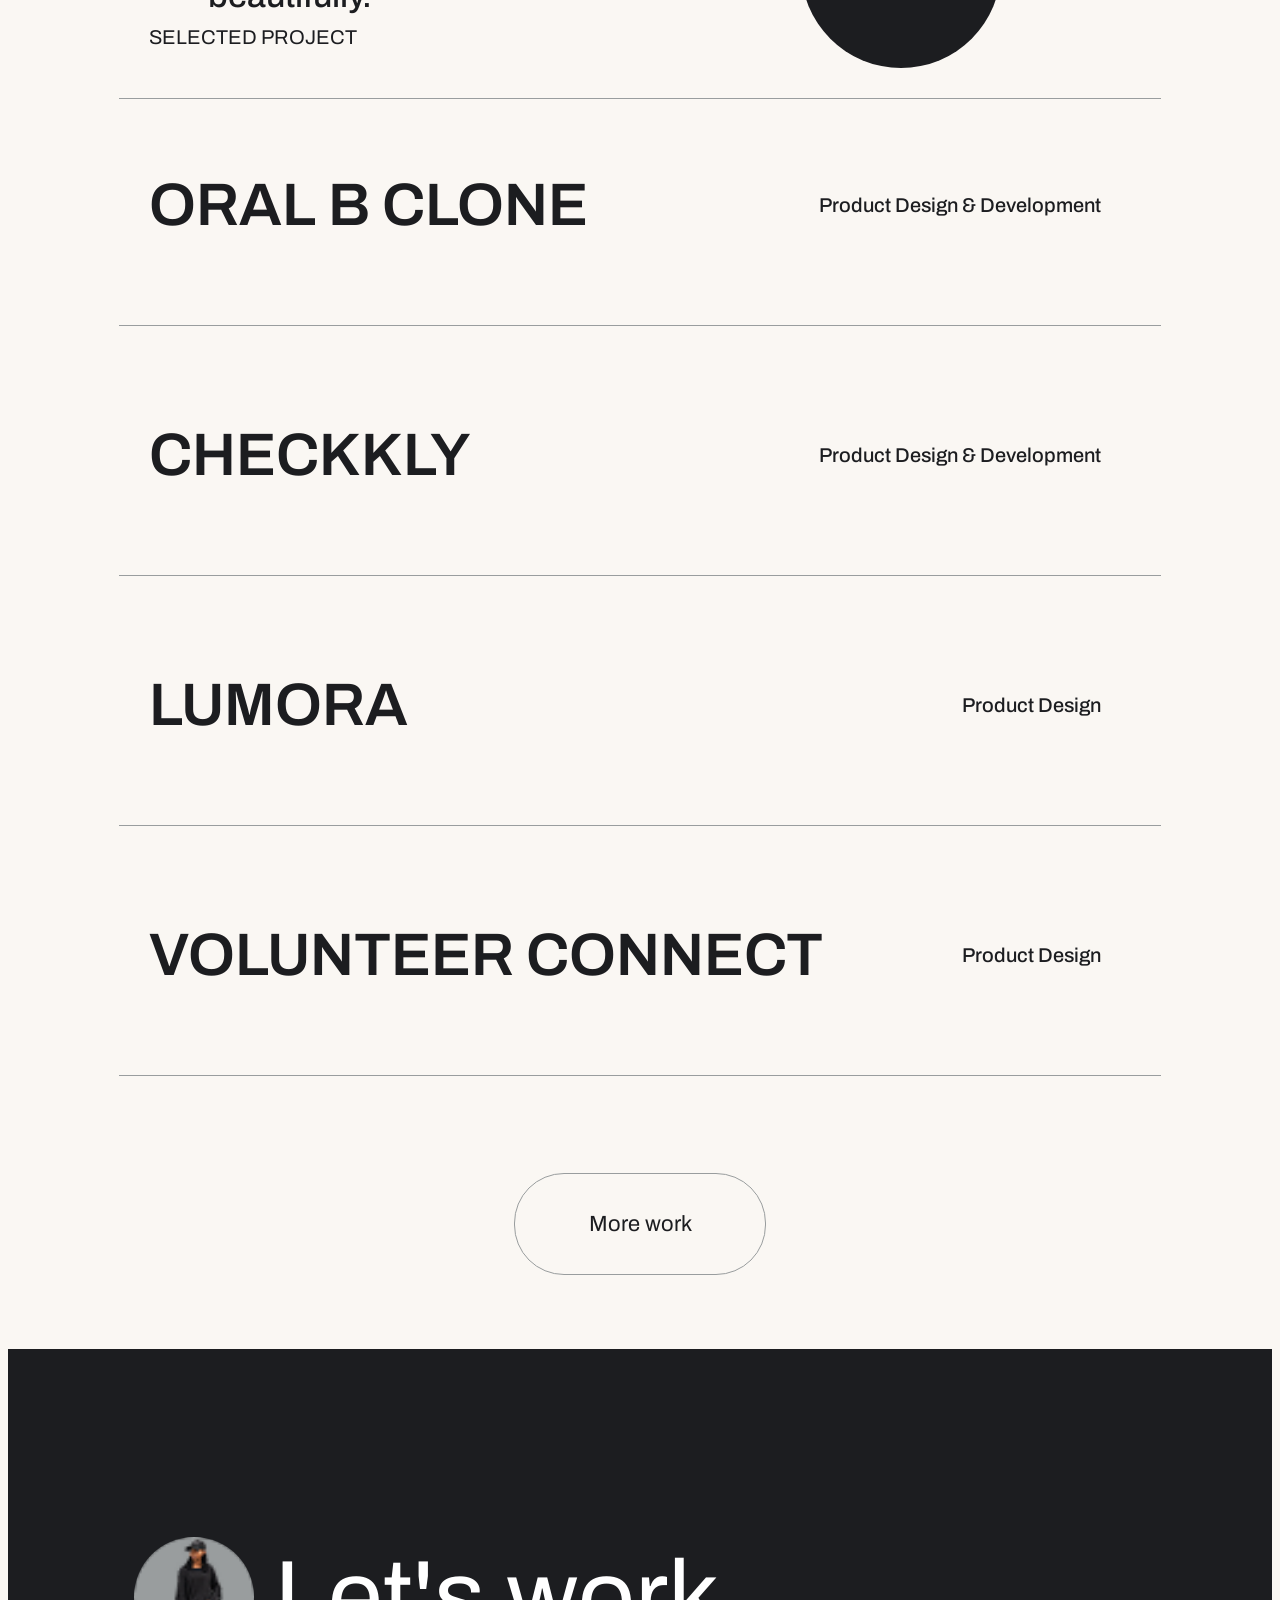
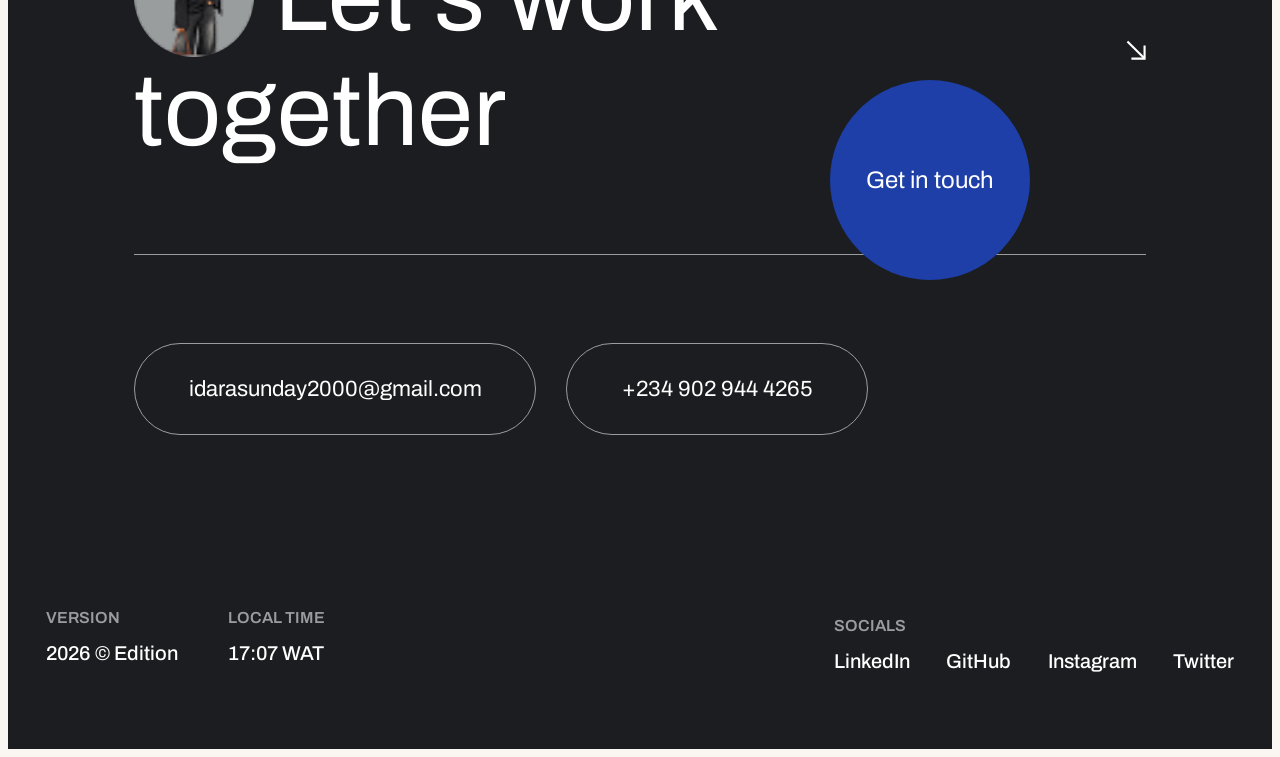
==== commit b99b354a: "feature:addedmobileresponsiveness" ====
--- a/index.html
+++ b/index.html
@@ -36,10 +36,15 @@
                     <div class="contactbtn">
                         <a href="/Contact.html">Contact</a>
                     </div>
+
+
+                    <button class="menubtn" id="menubtn">
+                        • Menu
+                    </button>
                 </div>
             </div>
         </nav>
-    
+
 
         <!-- beginning of hero section  -->
         <div class="heromain">
@@ -60,8 +65,8 @@
             </div>
             <div class="arrowmain">
                 <div>
-                    <svg width="30px" height="30px" viewBox="0 0 14 14" version="1.1"
-                        xmlns="http://www.w3.org/2000/svg" xmlns:xlink="http://www.w3.org/1999/xlink">
+                    <svg width="30px" height="30px" viewBox="0 0 14 14" version="1.1" xmlns="http://www.w3.org/2000/svg"
+                        xmlns:xlink="http://www.w3.org/1999/xlink">
                         <title>arrow-up-right</title>
                         <g id="Page-1" stroke="none" stroke-width="1" fill="none" fill-rule="evenodd">
                             <g id="Artboard" transform="translate(-1019.000000, -279.000000)" stroke="#FFFFFF"
@@ -301,7 +306,7 @@
 
         <div class="btnmain">
             <a href="mailto:idarasunday2000@gmail.com">idarasunday2000@gmail.com</a>
-            
+
             <a href="tel:+2349029444265">+234 902 944 4265</a>
         </div>
 
@@ -326,7 +331,8 @@
                 <div class="socialsbtn">
                     <a href="https://www.linkedin.com/in/idara-obongekanem" target="_blank">LinkedIn</a>
                     <a href="https://github.com/idaraobongekanem" target="_blank">GitHub</a>
-                    <a href="https://www.instagram.com/uiux_by_idaraobong?mdxt=Mmx4ODV2dGVteGZk" target="_blank">Instagram</a>
+                    <a href="https://www.instagram.com/uiux_by_idaraobong?mdxt=Mmx4ODV2dGVteGZk"
+                        target="_blank">Instagram</a>
                     <a href="https://x.com/Aiidee_Aiidee" target="_blank">Twitter</a>
                 </div>
             </div>
@@ -336,12 +342,58 @@
 
     </footer>
 
-
-
-
-
-
     </section>
+
+
+    <!-- SOCIAL LINKS -->
+
+
+    <!-- MOBILE MENU -->
+
+    <div class="mobilemenu" id="mobilemenu">
+
+        <!-- MENU HEADER -->
+
+        <div class="mobilemenuheader">
+            <p>NAVIGATION</p>
+
+            <button class="menuclose" id="menuclose">×</button>
+        </div>
+
+        <!-- MENU CONTENT -->
+
+        <div class="mobilemenucontent">
+
+            <!-- NAVIGATION LINKS -->
+
+            <div class="mobilemenulinks">
+                <a href="/index.html"  class="active">Home</a>
+                <a href="/Work.html">Work</a>
+                <a href="/Aboutpage.html">About</a>
+                <a href="/Contact.html">Contact</a>
+            </div>
+
+            <!-- SOCIAL LINKS -->
+
+            <div class="mobilemenusocials">
+                <p>SOCIALS</p>
+
+                <a href="https://www.linkedin.com/in/idara-obongekanem" target="_blank">LinkedIn</a>
+
+                <a href="https://github.com/idaraobongekanem" target="_blank">GitHub</a>
+
+                <a href="https://www.instagram.com/uiux_by_idaraobong" target="_blank">Instagram</a>
+
+                <a href="https://x.com/Aiidee_Aiidee" target="_blank">Twitter</a>
+            </div>
+
+        </div>
+
+    </div>
+
+
+
+    <script src="/Portfolio.js"></script>
 </body>
 
 </html>
--- a/Portfolio.css
+++ b/Portfolio.css
@@ -930,11 +930,29 @@
     text-decoration: none;
 }
 
+.menubtn{
+    display: none;
+}
+.mobilemenucontent{
+    display: none;
+}
+.mobilemenuheader{
+    display: none;
+}
+
 /* Mobile responsiveness */
 
 /* moile nav bar */
 
 @media (max-width: 768px){
+
+    html,
+    body {
+    width: 100%;
+    max-width: 100%;
+    margin: 0;
+    overflow-x: hidden;
+    }
     .navstart{
         /* background-color: #1d3fa7; */
         padding: 24px;
@@ -958,13 +976,145 @@
         display: none;
     }
 
-    .btngroup2::before{
-        content: "• Menu";
+    /* MOBILE MENU OVERLAY */
+    .menubtn{
         display: block;
+        width: auto;
+        height: auto;
+        padding: 0;
+        /* margin-top: -30px; */
+        background-color: transparent;
         color: white;
         font-size: 16px;
+        font-weight: 400;
+        border: none;
+        border-radius: 0;
         cursor: pointer;
     }
+    
+    
+
+    .mobilemenu{
+        width: 100%;
+        height: 100vh;
+        height: 100dvh;
+        position: fixed;
+        top: 0;
+        left: 0;
+        z-index: 9999;
+        background-color: #1C1D20;
+        padding: 30px 25px;
+        box-sizing: border-box;
+
+        display: flex;
+        flex-direction: column;
+
+        opacity: 0;
+        visibility: hidden;
+        pointer-events: none;
+        transform: translateY(-20px);
+
+        transition: opacity 0.5s ease, transform 0.5s ease, visibility 0.5s ease;
+    }
+
+    /* WHEN MENU IS OPEN */
+
+    .mobilemenu.active{
+        opacity: 1;
+        visibility: visible;
+        pointer-events: auto;
+        transform: translateY(0);
+    }
+
+    /* MENU HEADER */
+
+    .mobilemenuheader{
+        display: flex;
+        justify-content: space-between;
+        align-items: center;
+    }
+
+    .mobilemenuheader p,
+    .mobilemenusocials p{
+        color: #999D9E;
+        font-size: 16px;
+        font-weight: 600;
+        margin: 0;
+    }
+
+    /* CLOSE BUTTON */
+
+    .menuclose{
+        width: 45px;
+        height: 45px;
+        background-color: #455ce9;
+        color: white;
+        font-size: 30px;
+        font-weight: 400;
+        border: none;
+        border-radius: 50%;
+        cursor: pointer;
+    }
+
+    /* MENU CONTENT */
+
+    .mobilemenucontent{
+        display: flex;
+        flex-direction: column;
+        /* justify-content: space-between; */
+        gap: 100px;
+        /* align-items: center; */
+        flex: 1;
+        width: 300px;
+        margin-top: 100px;
+    }
+
+    /* NAVIGATION LINKS */
+
+    .mobilemenulinks{
+        display: flex;
+        flex-direction: column;
+        gap: 12px;
+    }
+
+    .mobilemenulinks a{
+        color: white;
+        font-size: clamp(32px, 8vw, 50px);
+        font-weight: 400;
+        text-decoration: none;
+        position: relative;
+    }
+
+    /* ACTIVE PAGE DOT */
+
+    .mobilemenulinks a.active::after{
+        content: "";
+        width: 8px;
+        height: 8px;
+        background-color: white;
+        border-radius: 50%;
+        position: absolute;
+        right: -20px;
+        top: 50%;
+        transform: translateY(-50%);
+    }
+
+    /* SOCIAL LINKS ON THE RIGHT */
+
+    .mobilemenusocials{
+        display: flex;
+        flex-direction: column;
+        gap: 18px;
+        align-items: flex-start;
+    }
+
+    .mobilemenusocials a{
+        color: white;
+        font-size: 13px;
+        text-decoration: none;
+    }
+
+    /* end of menu side bar  */
 
     /* hero section  */
     .herosection{
@@ -1044,13 +1194,15 @@
         /* background-color: blueviolet; */
     }
     .endlessname {
-        bottom: 120px;
+        top: 320px;
         z-index: 1;
     }
 
     .endlessname1 h1 {
         font-size: 120px;
-        /* font-weight: 400; */
+        font-weight: 400;
+        color: white;
+        /* z-index: 1; */
     }
     
 
@@ -1109,9 +1261,10 @@
     .lumoramain,
     .volunteermain{
         height: auto;
-        display: block;
+        display: flex;
+        flex-direction: column;
         position: relative;
-        /* margin: 0 24px; */
+        margin: 0 8px;
         width: 359px;
     }
 
@@ -1204,11 +1357,26 @@
         position: relative;
         z-index: 2;
     }
+    .oralmain:hover .oralbpreview,
+    .Checklymain:hover .Checkklypreview,
+    .lumoramain:hover .lumorapreview,
+    .volunteermain:hover .volunteerpreview {
+        transform: none;
+        transition: none;
+    }
+
+    .oralmain:hover .oralbview,
+    .Checklymain:hover .Checkklyview,
+    .lumoramain:hover .lumoraview,
+    .volunteermain:hover .volunteerview {
+        transform: none;
+        transition: none;
+    }
     .footermain{
         position: relative;
         width: 311px;
         height: auto;
-        padding: 60px 24px 30px;
+        padding: 60px 32px 34px;
         align-items: stretch;
     }
     .footer{
@@ -1222,12 +1390,13 @@
         justify-content: flex-start;
         gap: 0;
     }
-    .footer svg{
-        margin-left: 300px;
+    .footer svg {
+        position: absolute;
+        right: 24px;
         bottom: 70px;
-        position: absolute;
         width: 14px;
         height: 14px;
+        margin-left: 0;
     }
     .footer1{
         width: 100%;
@@ -1319,13 +1488,17 @@
     .socialsbtn{
         display: flex;
         flex-wrap: wrap;
-        gap: 30px;
+        /* gap: 30px; */
+        width: 300px;
     }
 
     .socialsbtn button{
         font-size: 16px;
         padding: 0;
     }
+    .socialsbtn a{
+        font-size: 16px;
+    }
     .more{
         width: 100%;
         /* background-color: aqua; */
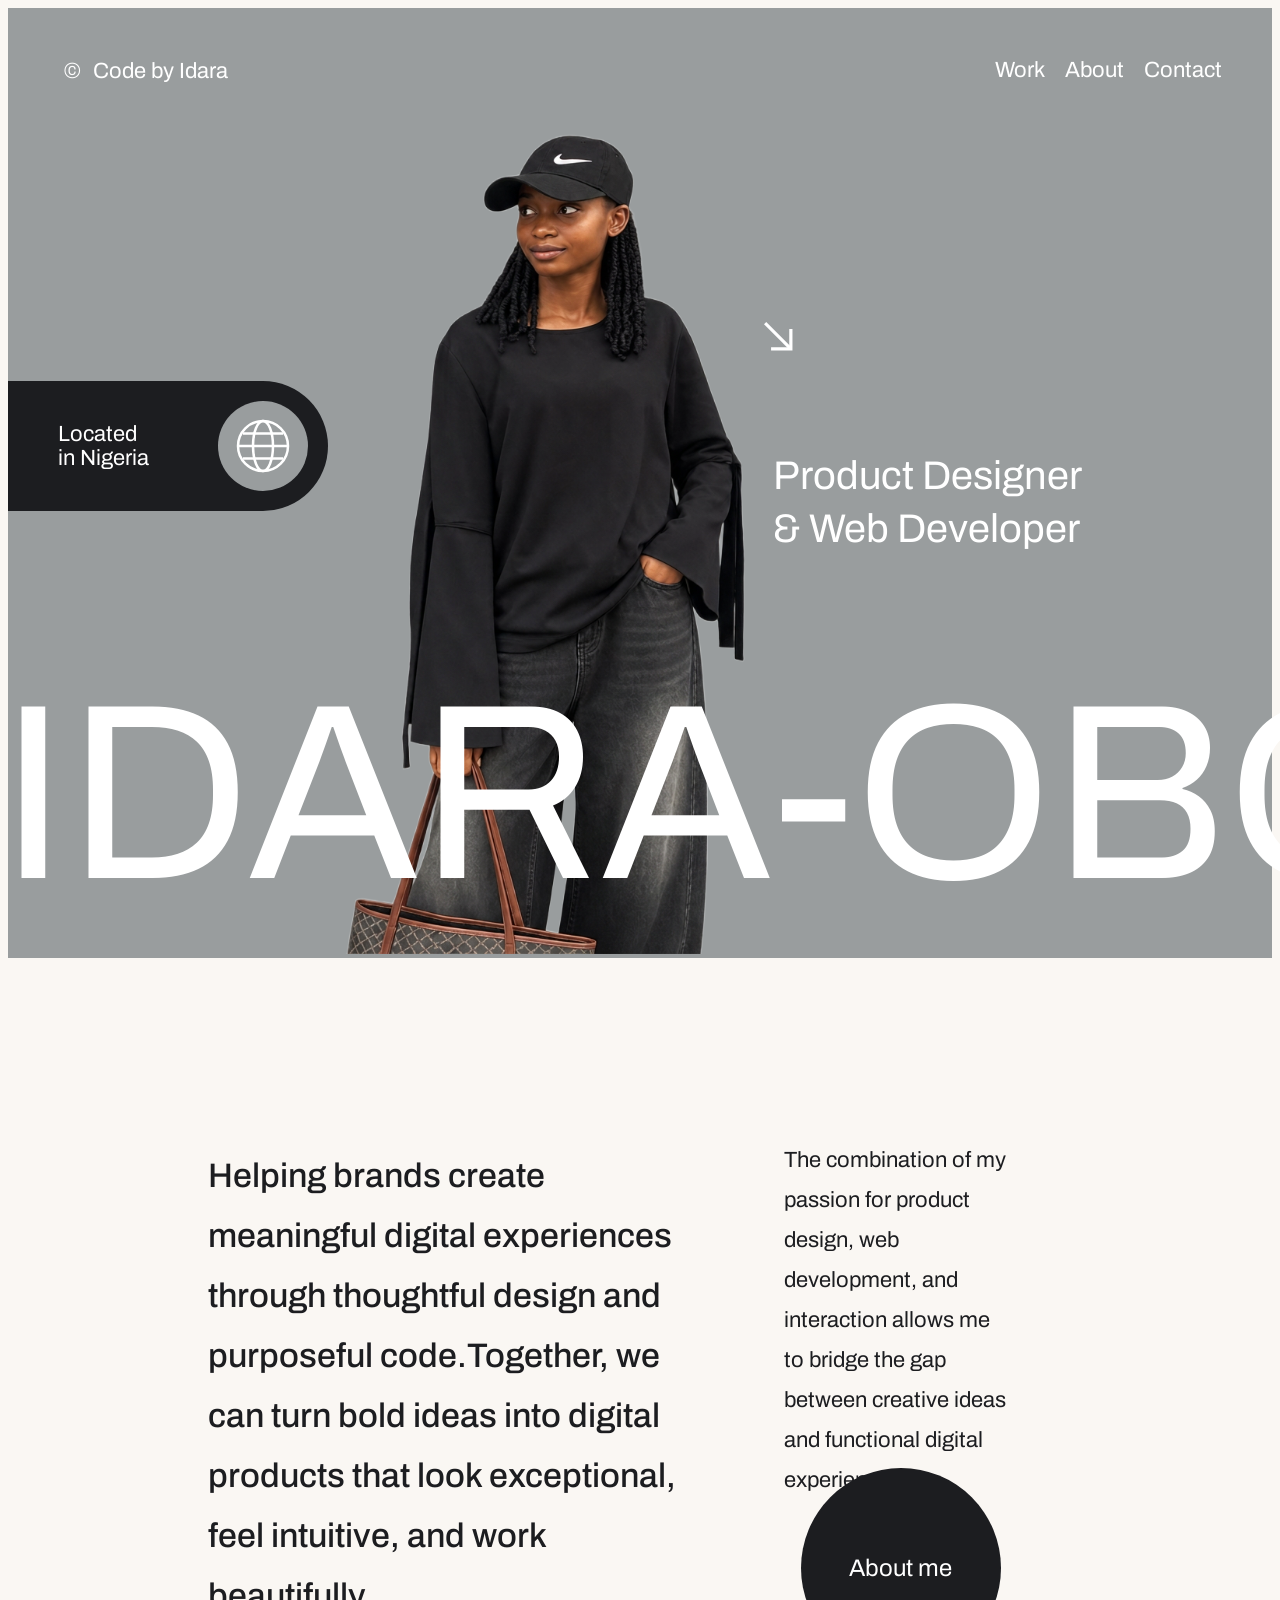
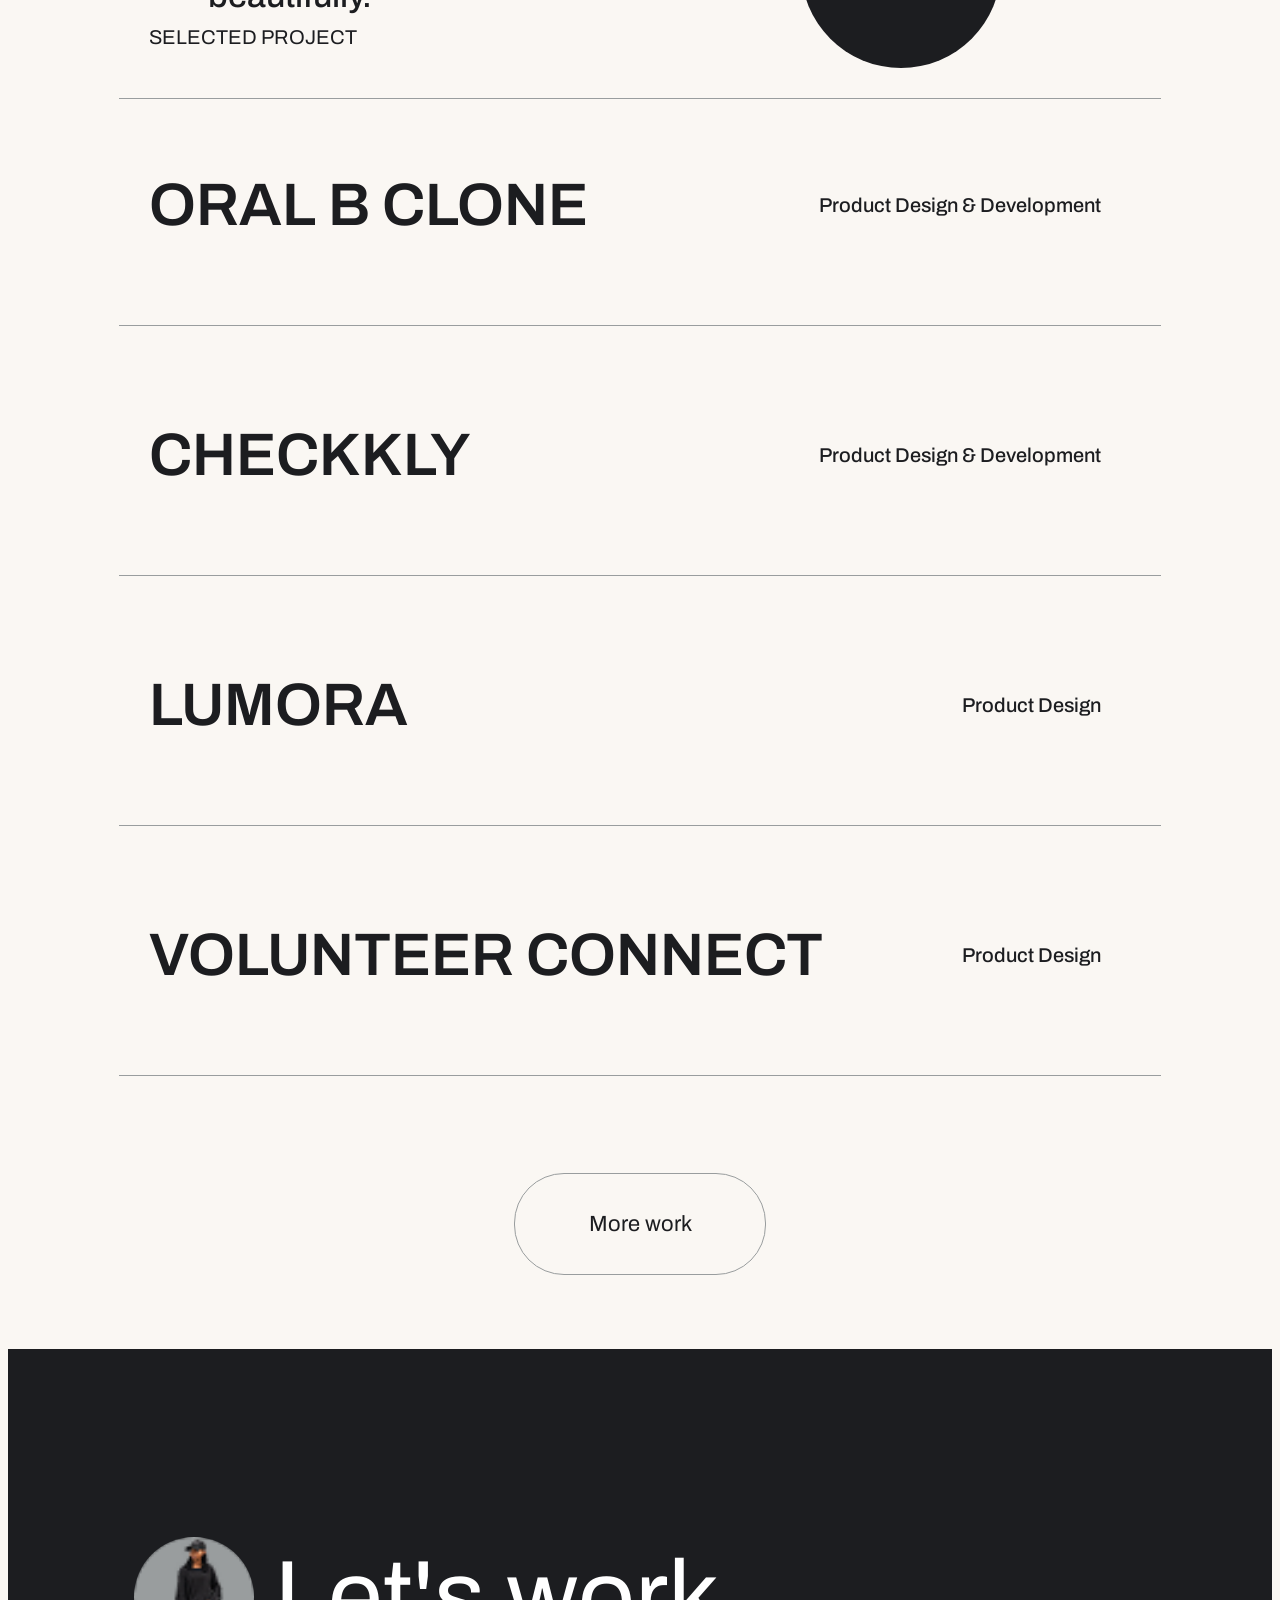
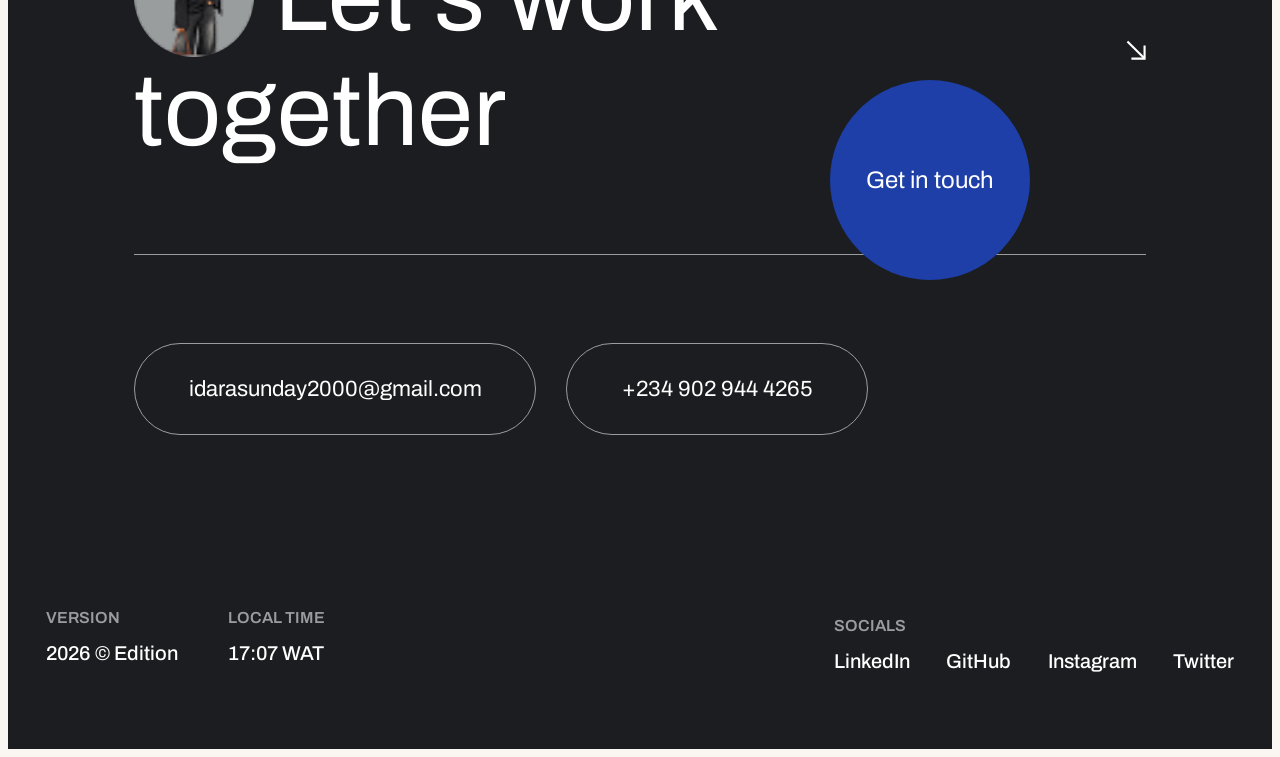
==== commit 96413c0e: "feat:responsiveness" ====
--- a/index.html
+++ b/index.html
@@ -5,7 +5,7 @@
     <meta charset="UTF-8">
     <meta name="viewport" content="width=device-width, initial-scale=1.0">
     <title>Idara-obong</title>
-    <link rel="stylesheet" href="/Portfolio.css">
+    <link rel="stylesheet" href="/style.css">
     <link rel="shortcut icon" href="/Images/Frame 67.png" type="image/x-icon">
 </head>
 
--- a/style.css
+++ b/style.css
@@ -0,0 +1,1525 @@
+@font-face {
+    font-family: "Archivo";
+    src: url("./Fonts/Archivo-Regular.ttf") format("truetype");
+    font-weight: 400;
+    font-style: normal;
+}
+@font-face {
+    font-family: "Archivo";
+    src: url("./Fonts/Archivo-Medium.ttf") format("truetype");
+    font-weight: 500;
+    font-style: normal;
+}
+@font-face {
+    font-family: "Archivo";
+    src: url("./Fonts/Archivo-SemiBold.ttf") format("truetype");
+    font-weight: 600;
+    font-style: normal;
+}
+@font-face {
+    font-family: "Archivo";
+    src: url("./Fonts/Archivo-Bold.ttf") format("truetype");
+    font-weight: 900;
+    font-style: normal;
+}
+
+body{
+    background-color: #FAF7F3;
+    font-family: "Archivo", sans-serif;
+    /* font-weight: 900; */
+    overflow-x: hidden;
+}
+
+/* Beginning of Nav Bar  */
+
+
+.herosection{
+    background-color: #999D9E;
+    height: 950px;
+}
+.navstart{
+    display: flex;
+    justify-content: space-between;
+    padding: 50px;
+}
+.btngroup2{
+    display: flex;
+    justify-content: space-between;
+    gap: 20px;
+}
+
+
+/* COPYRIGHT FLIP ANIMATION */
+
+.btngroup1 .creditbtn {
+    display: flex;
+    align-items: center;
+    gap: 8px;
+    background-color: transparent;
+    border: none;
+    color: white;
+    font-family: "Archivo", sans-serif;
+    font-size: 22px;
+    cursor: pointer;
+    
+}
+
+/* COPYRIGHT SYMBOL */
+
+.copyrightsymbol {
+    display: inline-block;
+    flex-shrink: 0;
+    transform: rotate(0deg);
+    transition: transform 0.7s ease;
+    transform-origin: center;
+    margin-right: 0;
+}
+
+/* TEXT ANIMATION CONTAINER */
+
+.credittext {
+    display: grid;
+    grid-template-areas: "text";
+    overflow: hidden;
+}
+
+/* BOTH TEXT LABELS OCCUPY THE SAME SPACE */
+
+.credittext span {
+    grid-area: text;
+    /* white-space: nowrap; */
+    transition: transform 0.6s cubic-bezier(0.76, 0, 0.24, 1);
+}
+
+/* DEFAULT TEXT */
+
+.creditdefault {
+    transform: translateX(0);
+    margin-left: -60px;
+}
+
+/* HIDDEN NAME STARTS FROM THE RIGHT */
+
+.credithover {
+    transform: translateX(100%);
+}
+
+/* HOVER: ROTATE COPYRIGHT SYMBOL 360 DEGREES */
+
+.creditbtn:hover .copyrightsymbol {
+    transform: rotate(360deg);
+}
+
+/* ORIGINAL TEXT SLIDES OUT TO THE LEFT */
+
+.creditbtn:hover .creditdefault {
+    transform: translateX(-100%);
+}
+
+/* NAME SLIDES IN FROM THE RIGHT */
+
+.creditbtn:hover .credithover {
+    transform: translateX(0);
+}
+
+
+
+/* Small circle under each navigation item */
+
+.workbtn a,
+.aboutbtn a,
+.contactbtn a{
+    position: relative;
+    background-color: transparent;
+    border: none;
+    font-size: 22px;
+    /* font-weight: 600; */
+    color: white;
+    text-decoration:none ;
+    /* gap: 100px; */
+}
+
+.workbtn a::after,
+.aboutbtn a::after,
+.contactbtn a::after{
+    content: "";
+    position: absolute;
+    width: 10px;
+    height: 10px;
+    background-color: #1c1d20;
+    border-radius: 50%;
+    left: 50%;
+    bottom: -20px;
+    transform: translateX(-50%) scale(0);
+    transition: transform 0.3s ease;
+}
+
+ 
+
+/* Show the dot on hover */
+
+.workbtn a:hover::after,
+.aboutbtn a:hover::after,
+.contactbtn a:hover::after {
+    transform: translateX(-50%) scale(1);
+}
+
+    /* <!-- beginning of hero section  --> */
+.globe{
+    background-color: #999D9E;
+    width: 90px;
+    height: 90px;
+    display: flex;
+    justify-content: center;
+    align-items: center;
+    border-radius: 50px;
+}
+.globemain p{
+    font-size: 22px;
+    color: white;
+    width: 100px;
+}
+.globemain{
+    background-color: #1c1d20;
+    display: flex;
+    justify-content: space-between;
+    align-items: center;
+    width: 250px;
+    padding: 0 20px 0 50px;
+    height: 130px;
+    margin-bottom: 200px;
+    border-radius: 0 200px 200px 0;
+}
+
+/* 3D GLOBE ROTATION */
+
+.globerotate {
+    display: block;
+    animation: globeSpin 8s linear infinite;
+    transform-origin: center;
+}
+
+@keyframes globeSpin {
+    from {
+        transform: rotate(0deg);
+    }
+
+    to {
+        transform: rotate(360deg);
+    }
+}
+
+.heromain{
+    display: flex;
+    justify-content: space-between;
+    align-items: center;
+}
+.heromain img{
+    width: 400px;
+    height: 820px;
+}
+.arrowmain{
+    /* background-color: red; */
+    height: 200px;
+    padding-right: 180px;
+    margin-bottom: 250px;
+}
+.arrowtxt{
+    /* background-color: aqua; */
+    margin-top: 100px;
+}
+.arrowtxt h4{
+    font-size: 40px;
+    color: white;
+    font-weight: 100;
+    margin: 10px;
+}
+
+/* ENDLESS SCROLLING NAME */
+
+.endlessname{
+    position: absolute;
+    top: 450px;
+    left: 0;
+    width: 100%;
+    overflow: hidden;
+    white-space: nowrap;
+    z-index: 1;
+    pointer-events: none;
+}
+.endlessname1{
+    display: flex;
+    width: max-content;
+    animation: endlessscroll 20s linear infinite;
+    will-change: transform;
+}
+.endlessname1 h1{
+    /* flex-shrink: 0; */
+    font-size: 250px;
+    font-weight: 400;
+    color: white;
+    /* margin: 0 0 0 30px; */
+    margin-bottom: 200px;
+}
+
+/* INFINITE ANIMATION */
+
+@keyframes endlessscroll{
+    from {
+        transform: translateX(0);
+    }
+
+    to {
+        transform: translateX(-50%);
+    }
+}
+
+/* beginning of work section  */
+.work1{
+    display: flex;
+    height: 300px;
+    justify-content: center;
+    /* align-items: center; */
+    /* background-color: yellowgreen; */
+    padding: 160px 200px 50px 200px;
+}
+.wk1{
+    /* background-color: aqua; */
+    width: 80%;
+}
+.wk2{
+    /* background-color: royalblue; */
+    width: 40%;
+}
+.wk1 h2{
+    font-size: 34px;
+    width: 84%;
+    font-weight: 500;
+    line-height: 60px;
+    color: #1c1d20;
+}
+.wk2 p{
+    font-size: 22px;
+    width: 80%;
+    font-weight: 100;
+    /* font-weight: 500; */
+    line-height: 40px;
+    color: #1c1d20;
+}
+
+/* selected work section  */
+.selectmain{
+    /* background-color: #1c1d20; */
+    display: flex;
+    justify-content: center;
+    align-items: center;
+}
+.select{
+    /* background-color: aquamarine; */
+    width: 80%;
+    display: flex;
+    justify-content: space-between;
+    align-items: end;
+    color: #1c1d20;
+    padding: 0 0 30px 30px;
+    border-bottom: 0.5px solid #999D9E;
+}
+.select1 p{
+    font-size: 20px;
+    color: #1c1d20;
+}
+.about{
+    background-color: #1c1d20;
+    color: white;
+    width: 200px;
+    height: 200px;
+    border-radius: 100%;
+    display: flex;
+    justify-content: center;
+    align-items: center;
+    margin-right: 160px;
+    cursor: pointer;
+}.about a{
+    font-size: 24px;
+    color: white;
+    text-decoration: none;
+}
+
+/* oral b project */
+.oralmain{
+    /* background-color: red; */
+    display: flex;
+    justify-content: center;
+    align-self: center;
+    width: 100%;
+    height: 250px;
+    position: relative;
+}
+/* oralb hover preview */
+.oralbpreview{
+    position: absolute;
+    top: 40%;
+    left: 50%;
+    width: 22%;
+    height: 400px;
+    padding: 40px;
+    background-color: #999D9E;
+    z-index: 1;
+ /* hide the preview initially */
+    opacity: 0;
+    visibility: hidden;
+    /* display: none; */
+
+    /* Starting position */
+    transform: translate(-50%, -45%) scale(0.95);
+    /* Smooth animation */
+    transition: opacity 0.35s ease,transform 0.35s ease, visibility 0.35s ease;
+    cursor: pointer;
+}
+/* oralb project image  */
+.oralbpreview img {
+    width: 100%;
+    height: 100%;
+    /* display: block; */
+}
+/* blue view circle  */
+
+.oralbview{
+    position: absolute;
+    top: 50%;
+    left: 50%;
+    width: 140px;
+    height: 140px;
+    border-radius: 50%;
+    background-color: #1d3fa7;
+    color: white;
+    display: flex;
+    justify-content: center;
+    align-items: center;
+    transform: translate(-50%, -50%) scale(0.8);
+    opacity: 0;
+    transition: transform 0.35s ease, opacity 0.35s ease;
+    cursor: pointer;
+}
+.oralbview p{
+    font-size: 24px;
+    margin: 0;
+}
+
+/* Show the image preview on hover */
+
+.oralmain:hover .oralbpreview{
+    opacity: 1;
+    visibility: visible;
+    transform: translate(-50%, -50%) scale(1);
+}
+
+/* Show the View circle on hover */
+
+.oralmain:hover .oralbview{
+    opacity: 1;
+    transform: translate(-50%, -50%) scale(1);
+}
+.oral1{
+    /* background-color: aquamarine; */
+    width: 80%;
+    display: flex;
+    justify-content: space-between;
+    align-items: center;
+    color: #1c1d20;
+    padding: 0 0 30px 30px;
+    border-bottom: 0.5px solid #999D9E;
+    height: 180px;
+    padding-top: 16px;
+}
+.oral2 p{
+    font-size: 60px;
+    font-weight: 600;
+}
+.oralb{
+    font-size: 20px;
+    font-weight: 500;
+}
+.oralb{
+    margin-right: 60px;
+}
+
+/* Checkkly project */
+.Checklymain{
+    /* background-color: red; */
+    display: flex;
+    justify-content: center;
+    align-self: center;
+    width: 100%;
+    height: 250px;
+    position: relative;
+}
+
+/* checkkly hover preview */
+.Checkklypreview{
+    position: absolute;
+    top: 40%;
+    left: 50%;
+    width: 22%;
+    height: 400px;
+    padding: 40px;
+    background-color: #999D9E;
+    z-index: 1;
+
+ /* hide the preview initially */
+
+    opacity: 0;
+    visibility: hidden;
+
+
+    /* Starting position */
+    transform: translate(-50%, -45%) scale(0.95);
+
+    /* Smooth animation */
+    transition: opacity 0.35s ease, transform 0.35s ease, visibility 0.35s ease;
+    cursor: pointer;
+}
+
+/* checkkly project image  */
+.Checkklypreview img {
+    width: 100%;
+    height: 100%;
+}
+/* blue view circle  */
+
+.Checkklyview{
+    position: absolute;
+    top: 50%;
+    left: 50%;
+    width: 140px;
+    height: 140px;
+    border-radius: 50%;
+    background-color: #1d3fa7;
+    color: white;
+    display: flex;
+    justify-content: center;
+    align-items: center;
+    transform: translate(-50%, -50%) scale(0.8);
+    transition: transform 0.35s ease, opacity 0.35s ease;
+    cursor: pointer;
+    opacity: 0;
+}
+.Checkklyview p{
+    font-size: 24px;
+    margin: 0;
+}
+
+/* Show the image preview on hover */
+
+.Checklymain:hover .Checkklypreview{
+    opacity: 1;
+    visibility: visible;
+    transform: translate(-50%, -50%) scale(1);
+}
+
+/* Show the View circle on hover */
+
+.Checklymain:hover .Checkklyview{
+    opacity: 1;
+    transform: translate(-50%, -50%) scale(1);
+}
+
+/* beginning of checkkly project row */
+
+.Checkly1{
+    /* background-color: aquamarine; */
+    width: 80%;
+    display: flex;
+    justify-content: space-between;
+    align-items: center;
+    color: #1c1d20;
+    padding: 0 0 30px 30px;
+    border-bottom: 0.5px solid #999D9E;
+    height: 180px;
+    padding-top: 16px;
+}
+.Checkly2 p{
+    font-size: 60px;
+    font-weight: 600;
+}
+.Checkly{
+    font-size: 20px;
+    font-weight: 500;
+}
+.Checkly{
+    margin-right: 60px;
+}
+
+/* lumora project */
+.lumoramain{
+    /* background-color: red; */
+    display: flex;
+    justify-content: center;
+    align-self: center;
+    width: 100%;
+    height: 250px;
+    position: relative;
+}
+/* lumora hover preview */
+.lumorapreview{
+    position: absolute;
+    top: 40%;
+    left: 50%;
+    width: 22%;
+    height: 400px;
+    padding: 40px;
+    background-color: #999D9E;
+    z-index: 1;
+ /* hide the preview initially */
+    opacity: 0;
+    visibility: hidden;
+    /* Starting position */
+    transform: translate(-50%, -45%) scale(0.95);
+    /* Smooth animation */
+    transition: opacity 0.35s ease,transform 0.35s ease, visibility 0.35s ease;
+    cursor: pointer;
+}
+
+/* lumora project image  */
+.lumorapreview img {
+    width: 100%;
+    height: 100%;
+    /* display: block; */
+}
+/* blue view circle  */
+
+.lumoraview{
+    position: absolute;
+    top: 50%;
+    left: 50%;
+    width: 140px;
+    height: 140px;
+    border-radius: 50%;
+    background-color: #1d3fa7;
+    color: white;
+    display: flex;
+    justify-content: center;
+    align-items: center;
+    transform: translate(-50%, -50%) scale(0.8);
+    opacity: 0;
+    transition: transform 0.35s ease, opacity 0.35s ease;
+    cursor: pointer;
+}
+.lumoraview p{
+    font-size: 24px;
+    margin: 0;
+}
+
+/* Show the image preview on hover */
+
+.lumoramain:hover .lumorapreview{
+    opacity: 1;
+    visibility: visible;
+    transform: translate(-50%, -50%) scale(1);
+}
+
+/* Show the View circle on hover */
+
+.lumoramain:hover .lumoraview{
+    opacity: 1;
+    transform: translate(-50%, -50%) scale(1);
+}
+.lumora1{
+    /* background-color: aquamarine; */
+    width: 80%;
+    display: flex;
+    justify-content: space-between;
+    align-items: center;
+    color: #1c1d20;
+    padding: 0 0 30px 30px;
+    border-bottom: 0.5px solid #999D9E;
+    height: 180px;
+    padding-top: 16px;
+}
+.lumora2 p{
+    font-size: 60px;
+    font-weight: 600;
+}
+.lumora{
+    font-size: 20px;
+    font-weight: 500;
+}
+.lumora{
+    margin-right: 60px;
+}
+
+/* Volunteer connect project */
+.volunteermain{
+    /* background-color: red; */
+    display: flex;
+    justify-content: center;
+    align-self: center;
+    width: 100%;
+    height: 250px;
+    position: relative;
+}
+
+/* volunteer hover preview */
+.volunteerpreview{
+    position: absolute;
+    top: 40%;
+    left: 50%;
+    width: 22%;
+    height: 400px;
+    padding: 40px;
+    background-color: #999D9E;
+    z-index: 1;
+ /* hide the preview initially */
+    opacity: 0;
+    visibility: hidden;
+    /* Starting position */
+    transform: translate(-50%, -45%) scale(0.95);
+    /* Smooth animation */
+    transition: opacity 0.35s ease,transform 0.35s ease, visibility 0.35s ease;
+    cursor: pointer;
+}
+
+/* volunteer project image  */
+.volunteerpreview img {
+    width: 100%;
+    height: 100%;
+    /* display: block; */
+}
+/* blue view circle  */
+
+.volunteerview{
+    position: absolute;
+    top: 50%;
+    left: 50%;
+    width: 140px;
+    height: 140px;
+    border-radius: 50%;
+    background-color: #1d3fa7;
+    color: white;
+    display: flex;
+    justify-content: center;
+    align-items: center;
+    transform: translate(-50%, -50%) scale(0.8);
+    opacity: 0;
+    transition: transform 0.35s ease, opacity 0.35s ease;
+    cursor: pointer;
+}
+.volunteerview p{
+    font-size: 24px;
+    margin: 0;
+}
+
+/* Show the image preview on hover */
+
+.volunteermain:hover .volunteerpreview{
+    opacity: 1;
+    visibility: visible;
+    transform: translate(-50%, -50%) scale(1);
+}
+
+/* Show the View circle on hover */
+
+.volunteermain:hover .volunteerview{
+    opacity: 1;
+    transform: translate(-50%, -50%) scale(1);
+}
+.volunteer1{
+    /* background-color: aquamarine; */
+    width: 80%;
+    display: flex;
+    justify-content: space-between;
+    align-items: center;
+    color: #1c1d20;
+    padding: 0 0 30px 30px;
+    border-bottom: 0.5px solid #999D9E;
+    height: 180px;
+    padding-top: 16px;
+}
+.volunteer2 p{
+    font-size: 60px;
+    font-weight: 600;
+}
+.volunteer{
+    font-size: 20px;
+    font-weight: 500;
+}
+.volunteer{
+    margin-right: 60px;
+}
+
+/* more button  */
+.more{
+    display: flex;
+    justify-content: center;
+    align-items: center;
+    height: 250px;
+    width: 100%;
+    /* background-color: aqua; */
+}
+.more a{
+    width: 250px;
+    height: 100px;
+    border: 1px solid #999D9E;
+    background-color: transparent;
+    border-radius: 50px;
+    font-size: 22px;
+    display: flex;
+    justify-content: center;
+    align-items: center;
+    color: #1c1d20;
+    text-decoration: none;
+}
+/* .worksection{
+    background-color: blueviolet;
+    width: 100%;
+    height: 100%;
+    border-radius: 0 0 30% 20%;
+} */
+
+/* footer section  */
+.footermain{
+    background-color: #1c1d20;
+    display: flex;
+    flex-direction: column;
+    align-items: center;
+    width: 100%;
+    height: 1000px;
+}
+.footer{
+    /* background-color: #999D9E; */
+    display: flex;
+    justify-content: space-between;
+    align-items: center;
+    width: 80%;
+    height: 450px;
+    border-bottom: 1px solid #999D9E;
+    margin-top: 100px;
+    position: relative;
+}
+.footer2{
+    display: flex;
+    /* background-color: #999D9E; */
+    justify-content: center;
+    align-items: center;
+    gap: 20px;
+}
+.footer2 img{
+    width: 120px;
+    height: 120px;
+    border-radius: 100px;
+}
+.footer2 h2{
+    font-size: 100px;
+    font-weight: 400;
+    margin: 0;
+    color: white;
+}
+.footer3 h2{
+    font-size: 100px;
+    font-weight: 400;
+    margin: 0;
+    color: white;
+}
+.btnmain{
+    /* background-color: yellowgreen; */
+    width: 80%;
+    height: 30%;
+    display: flex;
+    /* justify-content: center; */
+    align-items: center;
+    gap: 30px;
+}
+.btnmain a:nth-child(1){
+    width: 400px;
+    height: 90px;
+    border-radius: 100px;
+    border: 1px solid #999D9E;
+    background-color: transparent;
+    font-size: 22px;
+    color: white;
+    display: flex;
+    justify-content: center;
+    align-items: center;
+    text-decoration: none;
+}
+.btnmain a:nth-child(2){
+    width: 300px;
+    height: 90px;
+    border-radius: 100px;
+    border: 1px solid #999D9E;
+    background-color: transparent;
+    font-size: 22px;
+    color: white;
+    display: flex;
+    justify-content: center;
+    align-items: center;
+    text-decoration: none;
+}
+
+.socials{
+    display: flex;
+    justify-content: space-between;
+    align-items: center;
+    /* background-color: aqua; */
+    width: 94%;
+    height: 250px;
+}
+.socials1{
+    display: flex;
+    justify-content: center;
+    align-items: center;
+    gap: 50px;
+}
+.socials1 p{
+    font-size: 16px;
+    font-weight: 600;
+    color: #999D9E;
+}
+.socials1 h2{
+    font-size: 24px;
+    font-weight: 600;
+    color: white;
+    /* cursor: pointer; */
+}
+.socialsmain p{
+    font-size: 16px;
+    font-weight: 600;
+    color: #999D9E;
+}
+.socials1 h2{
+    font-size: 20px;
+    font-weight: 500;
+    color: white;
+    /* cursor: pointer; */
+}
+.socialsbtn{
+    /* gap: 1120px; */
+    /* background-color: #1d3fa7; */
+    display: flex;
+    justify-content: space-between;
+    width: 400px;
+}
+.socialsbtn a{
+    background-color: transparent;
+    color: white;
+    font-size: 20px;
+    font-weight: 500;
+    border: none;
+    /* gap: 100px; */
+    text-decoration: none;
+}
+.getintouch{
+    background-color: #1d3fa7;
+    color: white;
+    width: 200px;
+    height: 200px;
+    border-radius: 80%;
+    display: flex;
+    justify-content: center;
+    align-items: center;
+    margin-right: 160px;
+    cursor: pointer;
+    position: absolute;
+    bottom: -2580px;
+    right: 90px;
+    z-index: 1;
+}
+.getintouch a{
+    font-size: 24px;
+    color: white;
+    text-decoration: none;
+}
+
+.menubtn{
+    display: none;
+}
+.mobilemenucontent{
+    display: none;
+}
+.mobilemenuheader{
+    display: none;
+}
+
+/* Mobile responsiveness */
+
+/* moile nav bar */
+
+@media (max-width: 768px){
+
+    html,
+    body {
+    width: 100%;
+    max-width: 100%;
+    margin: 0;
+    overflow-x: hidden;
+    }
+    .navstart{
+        /* background-color: #1d3fa7; */
+        padding: 24px;
+    }
+
+    .btngroup1 .creditbtn{
+        /* background-color: red; */
+        font-size: 16px;
+    }
+
+    .creditdefault{
+        margin-left: -0;
+        /* background-color: aqua; */
+    }
+
+    .btngroup2{
+        gap: 0;
+    }
+
+    .btngroup2 > div{
+        display: none;
+    }
+
+    /* MOBILE MENU OVERLAY */
+    .menubtn{
+        display: block;
+        width: auto;
+        height: auto;
+        padding: 0;
+        /* margin-top: -30px; */
+        background-color: transparent;
+        color: white;
+        font-size: 16px;
+        font-weight: 400;
+        border: none;
+        border-radius: 0;
+        cursor: pointer;
+    }
+    
+    
+
+    .mobilemenu{
+        width: 100%;
+        height: 100vh;
+        height: 100dvh;
+        position: fixed;
+        top: 0;
+        left: 0;
+        z-index: 9999;
+        background-color: #1C1D20;
+        padding: 30px 25px;
+        box-sizing: border-box;
+
+        display: flex;
+        flex-direction: column;
+
+        opacity: 0;
+        visibility: hidden;
+        pointer-events: none;
+        transform: translateY(-20px);
+
+        transition: opacity 0.5s ease, transform 0.5s ease, visibility 0.5s ease;
+    }
+
+    /* WHEN MENU IS OPEN */
+
+    .mobilemenu.active{
+        opacity: 1;
+        visibility: visible;
+        pointer-events: auto;
+        transform: translateY(0);
+    }
+
+    /* MENU HEADER */
+
+    .mobilemenuheader{
+        display: flex;
+        justify-content: space-between;
+        align-items: center;
+    }
+
+    .mobilemenuheader p,
+    .mobilemenusocials p{
+        color: #999D9E;
+        font-size: 16px;
+        font-weight: 600;
+        margin: 0;
+    }
+
+    /* CLOSE BUTTON */
+
+    .menuclose{
+        width: 45px;
+        height: 45px;
+        background-color: #455ce9;
+        color: white;
+        font-size: 30px;
+        font-weight: 400;
+        border: none;
+        border-radius: 50%;
+        cursor: pointer;
+    }
+
+    /* MENU CONTENT */
+
+    .mobilemenucontent{
+        display: flex;
+        flex-direction: column;
+        /* justify-content: space-between; */
+        gap: 100px;
+        /* align-items: center; */
+        flex: 1;
+        width: 300px;
+        margin-top: 100px;
+    }
+
+    /* NAVIGATION LINKS */
+
+    .mobilemenulinks{
+        display: flex;
+        flex-direction: column;
+        gap: 12px;
+    }
+
+    .mobilemenulinks a{
+        color: white;
+        font-size: clamp(32px, 8vw, 50px);
+        font-weight: 400;
+        text-decoration: none;
+        position: relative;
+    }
+
+    /* ACTIVE PAGE DOT */
+
+    .mobilemenulinks a.active::after{
+        content: "";
+        width: 8px;
+        height: 8px;
+        background-color: white;
+        border-radius: 50%;
+        position: absolute;
+        right: -20px;
+        top: 50%;
+        transform: translateY(-50%);
+    }
+
+    /* SOCIAL LINKS ON THE RIGHT */
+
+    .mobilemenusocials{
+        display: flex;
+        flex-direction: column;
+        gap: 18px;
+        align-items: flex-start;
+    }
+
+    .mobilemenusocials a{
+        color: white;
+        font-size: 13px;
+        text-decoration: none;
+    }
+
+    /* end of menu side bar  */
+
+    /* hero section  */
+    .herosection{
+        /* background-color: aqua; */
+        height: 680px;
+        /* position: relative; */
+    }
+    .heromain{
+        /* background-color: #1d3fa7; */
+        position: relative;
+        display: flex;
+        flex-direction: column;
+        width: 100%;
+        height: 91%;
+    }
+    .heromain img{
+        position: absolute;
+        top: 0;
+        right: 0;
+        bottom: 0;
+        left: 0;
+        width: 90%;
+        height: 99%;
+        z-index: 0;
+    }
+    .globemain{
+        position: absolute;
+        top: 0;
+        left: 0;
+        z-index: 2;
+        width: 190px;
+        height: 90px;
+        /* padding: 0 14px 0 20px; */
+        /* margin: 0; */
+        /* border-radius: 0 100px 100px 0; */
+        background-color: transparent;
+    }
+    .globemain p{
+        display: none;
+    }
+    .globe{
+        background-color: transparent;
+        margin-top: 1040px;
+        margin-left: 250px;
+    }
+    .globe svg{
+        width: 46px;
+        height: 42px;
+    }
+    .arrowmain{
+        position: absolute;
+        bottom: 35px;
+        left: 16px;
+        z-index: 1;
+        height: 120px;
+        padding: 0;
+        margin: 0;
+        /* background-color: #1c1d20; */
+        /* display: flex;
+        justify-content: center;
+        align-items: center; */
+    }
+    .arrowmain svg{
+        width: 24px;
+        height: 24px;
+    }
+    .arrowtxt {
+        margin-top: 40px;
+    }
+    .arrowtxt h4{
+        font-size:22px;
+        margin: 4px 0;
+        font-weight: 600;
+    }
+    .arrowtxt{
+        margin-bottom: 100px;
+        /* background-color: blueviolet; */
+    }
+    .endlessname {
+        top: 320px;
+        z-index: 1;
+    }
+
+    .endlessname1 h1 {
+        font-size: 120px;
+        font-weight: 400;
+        color: white;
+        /* z-index: 1; */
+    }
+    
+
+    /* work section mobile  */
+
+    .work1{
+        display: flex;
+        flex-direction: column;
+        height: auto;
+        padding: 70px 24px 60px;
+        position: relative;
+    }
+    .wk1{
+        width: 100%;
+    }
+    .wk1 h2{
+        width: 100%;
+        font-size: 20px;
+        font-weight: 400;
+        line-height: 1.5;
+        /* margin: 0; */
+    }
+    .wk2{
+        width: 100%;
+    }
+    .wk2 p{
+        width: 80%;
+        font-size: 16px;
+        font-weight: 100;
+        line-height: 1.4;
+    }
+    .about{
+        position: absolute;
+        width: 120px;
+        height: 120px;
+        display: flex;
+        justify-content: center;
+        text-align: center;
+        top: 1120px;
+        left: 240px;
+    }
+    .about a{
+        font-size: 16px;
+    }
+    
+    .select1 p {
+        display: none;
+    }
+    .select{
+        border-bottom: none;
+    }
+
+    /* projects section mob view  */
+    .oralmain,
+    .Checklymain,
+    .lumoramain,
+    .volunteermain{
+        height: auto;
+        display: flex;
+        flex-direction: column;
+        position: relative;
+        margin: 0 8px;
+        width: 100%;
+    }
+
+    /* .oralmain,
+    .Checklymain,
+    .lumoramain,
+    .volunteermain {
+        width: 100%;
+        width: 100%;
+        height: auto;
+        display: flex;
+        flex-direction: column;
+        align-items: center;
+        position: relative;
+        margin: 0;
+        padding: 0 16px;
+    } */
+
+    /* project rows  */
+    .oral1,
+    .Checkly1,
+    .lumora1,
+    .volunteer1{
+        width: 100%;
+        height: auto;
+        /* min-height: 0; */
+        /* box-sizing: border-box; */
+        display: flex;
+        flex-direction: column;
+        align-items: flex-start;
+        justify-content: center;
+        gap: 8px;
+        padding: 24px 0;
+        border-bottom: 0.5px solid #999D9E;
+    }
+
+    .oral2 p,
+    .Checkly2 p,
+    .lumora2 p,
+    .volunteer2 p{
+        font-size: 30px;
+        font-weight: 500;
+        margin: 0;
+    }
+    .oralb,
+    .Checkly,
+    .lumora,
+    .volunteer{
+        font-size: 14px;
+        /* font-weight: 400; */
+        margin: 0;
+    }
+    .more{
+        height: auto;
+        padding: 55px 24px 80px;
+        box-sizing: border-box;
+    }
+
+    .more a{
+        width: 180px;
+        height: 65px;
+        font-size: 16px;
+    }
+    .oralbpreview,
+    .Checkklypreview,
+    .lumorapreview,
+    .volunteerpreview{
+        position: relative;
+        top: auto;
+        left: auto;
+        width: 89%;
+        height: 300px;
+        padding: 20px;
+        margin-top: 50px;
+        background-color: #999D9E;
+        display: flex;
+        justify-content: center;
+        align-items: center;
+        z-index: 1;
+        opacity: 1;
+        visibility: visible;
+        transform: none;
+        /* Smooth animation */
+        transition: none;
+    }
+
+    .oralbpreview img,
+    .Checkklypreview img,
+    .lumorapreview img,
+    .volunteerpreview img{
+        display: block;
+        width: 90%;
+        height: 90%;
+    }
+    .oralbview,
+    .Checkklyview,
+    .lumoraview,
+    .volunteerview{
+        display: none;
+    }
+    .oral1,
+    .Checkly1,
+    .lumora1,
+    .volunteer1{
+        position: relative;
+        z-index: 2;
+    }
+    .oralmain:hover .oralbpreview,
+    .Checklymain:hover .Checkklypreview,
+    .lumoramain:hover .lumorapreview,
+    .volunteermain:hover .volunteerpreview {
+        transform: none;
+        transition: none;
+    }
+
+    .oralmain:hover .oralbview,
+    .Checklymain:hover .Checkklyview,
+    .lumoramain:hover .lumoraview,
+    .volunteermain:hover .volunteerview {
+        transform: none;
+        transition: none;
+    }
+    .footermain{
+        position: relative;
+        width: 311px;
+        height: auto;
+        padding: 60px 32px 34px;
+        align-items: stretch;
+    }
+    .footer{
+        width: 100%;
+        height: auto;
+        margin-top: 0;
+        padding-bottom: 35px;
+        display: flex;
+        flex-direction: column;
+        align-items: flex-start;
+        justify-content: flex-start;
+        gap: 0;
+    }
+    .footer svg {
+        position: absolute;
+        right: 24px;
+        bottom: 70px;
+        width: 14px;
+        height: 14px;
+        margin-left: 0;
+    }
+    .footer1{
+        width: 100%;
+    }
+    .footer2{
+        display: flex;
+        justify-content: flex-start;
+        align-items: center;
+        gap: 10px;
+    }
+    .footer2 img{
+        width: 48px;
+        height: 48px;
+        border-radius: 100px;
+    }
+    .footer2 h2,
+    .footer3 h2{
+        font-size: 52px;
+        font-weight: 400;
+        line-height: 1.1;
+    }
+    .footer3 h2{
+        margin-top: 5px;
+    }
+    .getintouch{
+        position: absolute;
+        top: 155px;
+        right: 38px;
+        bottom: auto;
+        margin: 0;
+        width: 120px;
+        height: 120px;
+        border-radius: 50%;
+        z-index: 1;
+    }
+    .getintouch a{
+        font-size: 16px;
+    }
+    .btnmain{
+        width: 100%;
+        height: auto;
+        display: flex;
+        flex-direction: column;
+        align-items: stretch;
+        gap: 12px;
+        margin-top: 90px;
+    }
+    .btnmain a:nth-child(1),
+    .btnmain a:nth-child(2){
+        width: 100%;
+        height: 60px;
+        box-sizing: border-box;
+        font-size: 14px;
+        border-radius: 100px;
+    }
+    .socials{
+        width: 100%;
+        height: auto;
+        margin-top: 50px;
+        display: flex;
+        flex-direction: column-reverse;
+        align-items: flex-start;
+        gap: 35px;
+    }
+    .socials1{
+        width: 100%;
+        display: flex;
+        justify-content: space-between;
+        align-items: flex-start;
+        gap: 15px;
+    }
+    .socials1 p,
+    .socialsmain p{
+        font-size: 11px;
+        margin: 0 0 12px;
+    }
+    .socials1 h2{
+        font-size: 14px;
+        margin: 0;
+    }
+
+    .socials > div:last-child{
+        width: 100%;
+        /* background-color: #1d3fa7; */
+        border-bottom: 1px solid #999D9E;
+        padding-bottom: 30px;
+    }
+
+    .socialsbtn{
+        display: flex;
+        flex-wrap: wrap;
+        /* gap: 30px; */
+        width: 300px;
+    }
+
+    .socialsbtn button{
+        font-size: 16px;
+        padding: 0;
+    }
+    .socialsbtn a{
+        font-size: 16px;
+    }
+    .more{
+        width: 100%;
+        /* background-color: aqua; */
+    }
+    .worksection{
+        width: 359px;
+    }
+}
+
